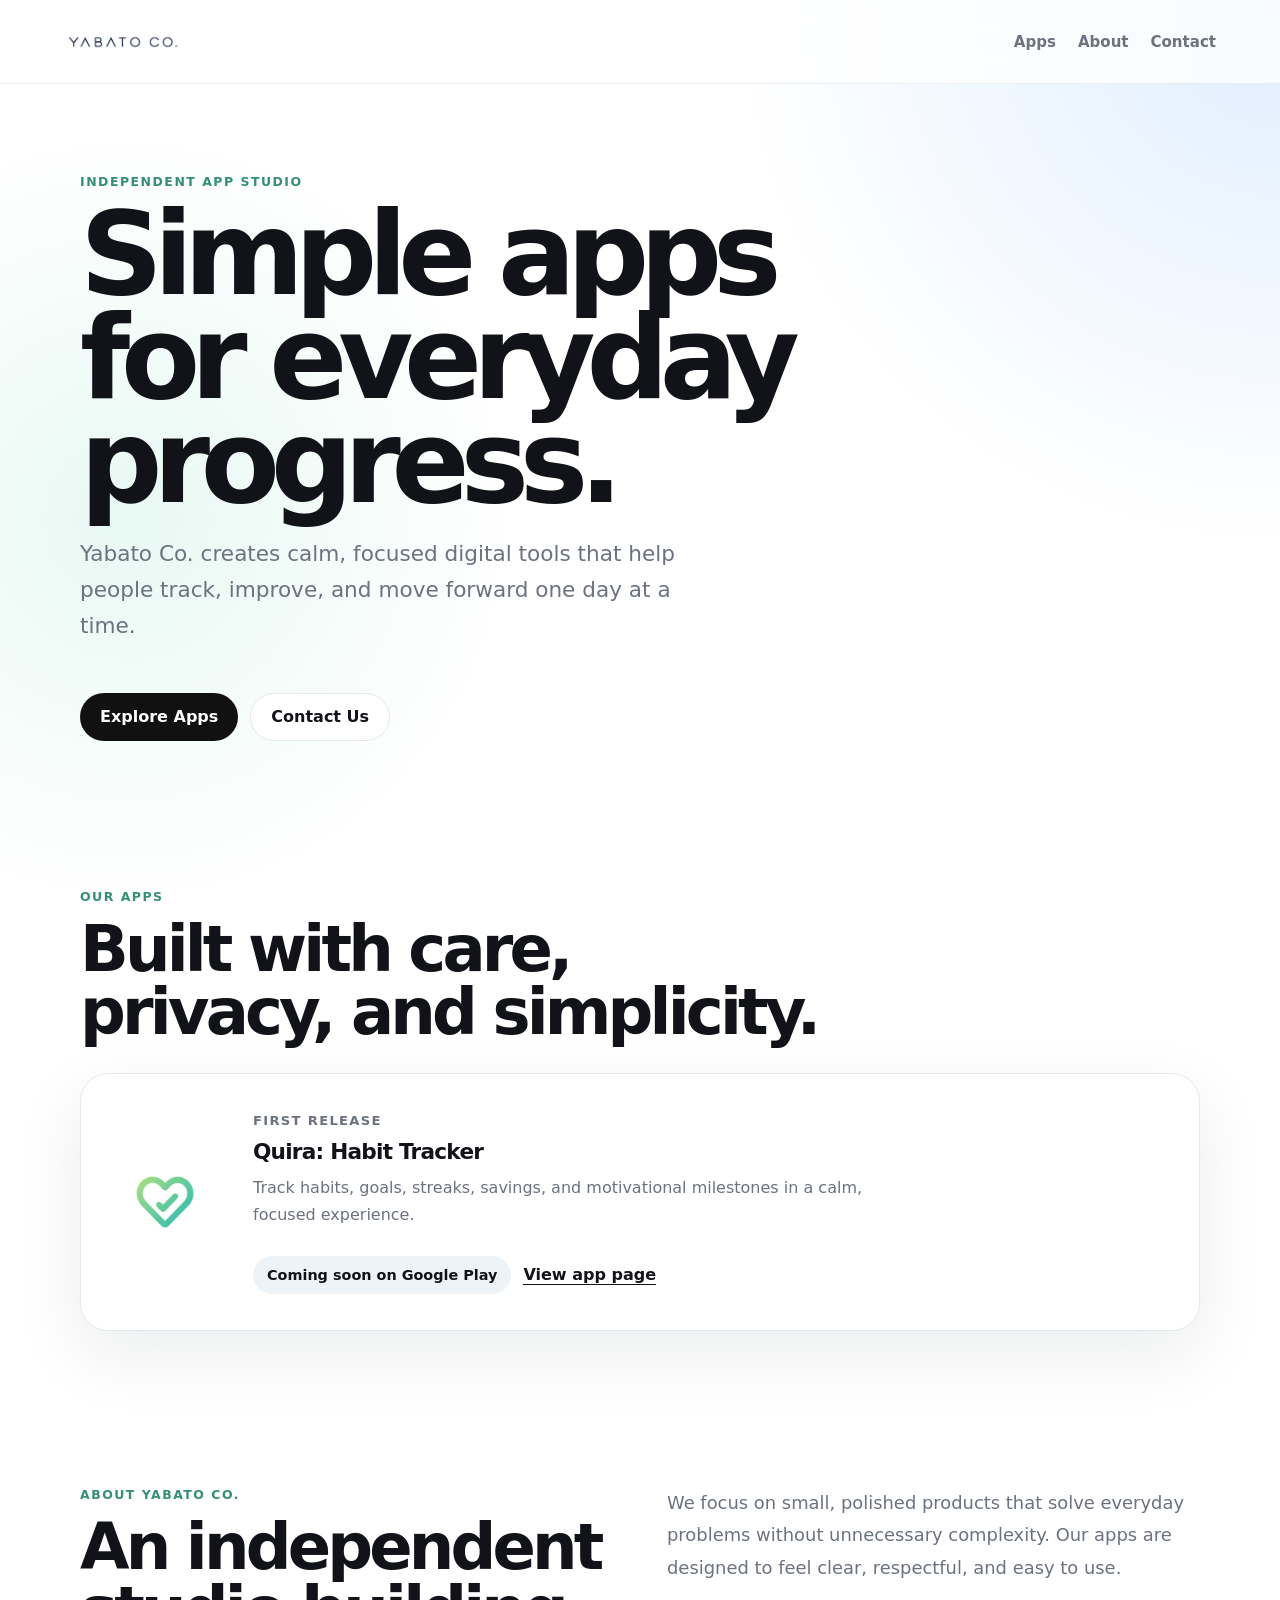
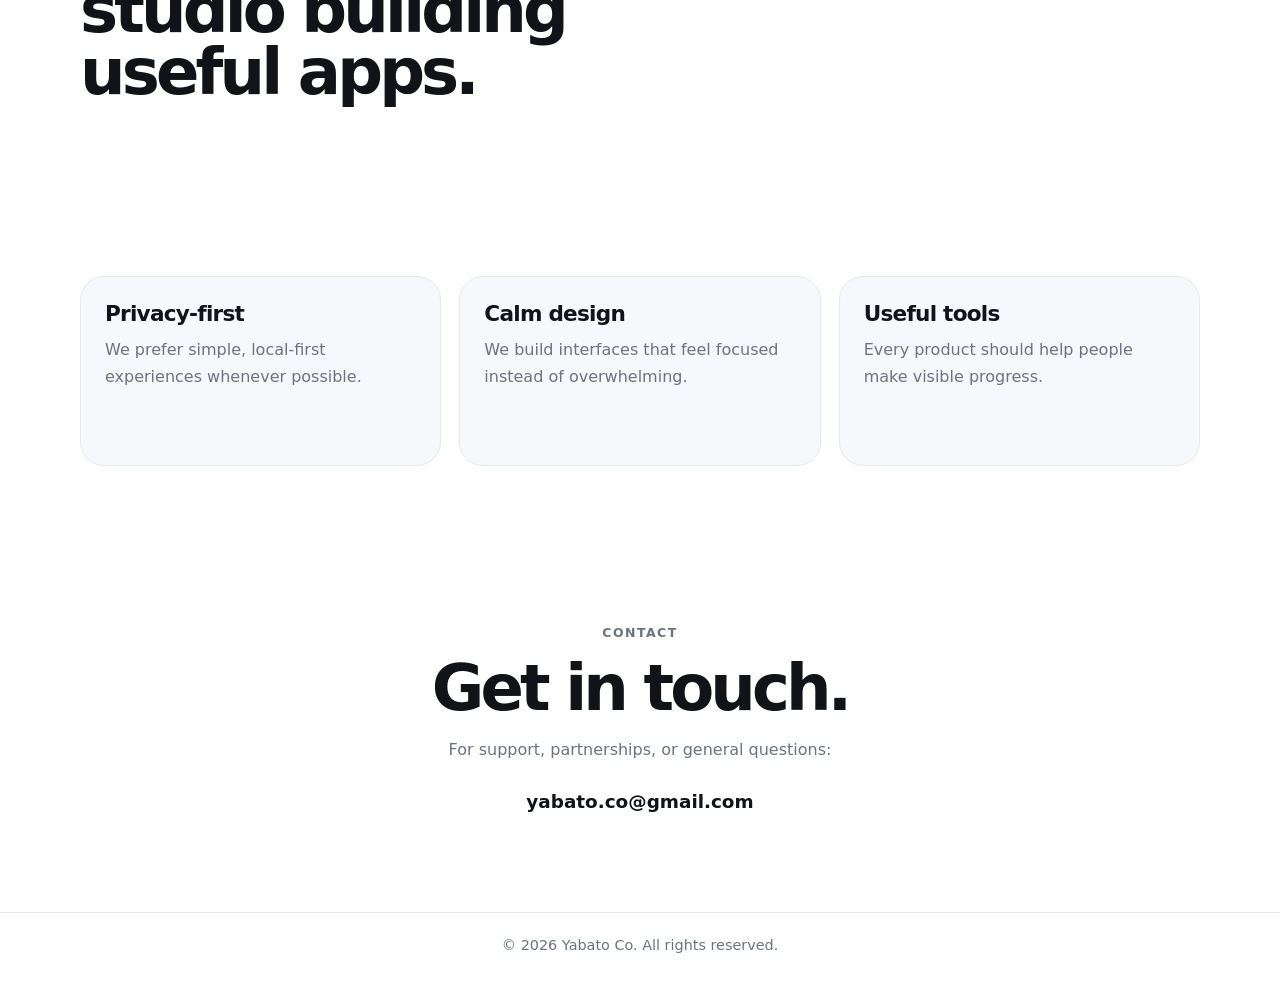
==== index.html @ c94fee9f "Revise" ====
<!doctype html>
<html lang="en">
<head>
  <meta charset="utf-8" />
  <meta name="viewport" content="width=device-width, initial-scale=1" />
  <title>Yabato Co. | Thoughtful Apps for Everyday Progress</title>
  <meta name="description" content="Yabato Co. builds simple, thoughtful apps for everyday progress." />
  <link rel="icon" type="image/png" href="./favicon.png?v=2" />
  <link rel="shortcut icon" type="image/png" href="./favicon.png?v=2" />
  <link rel="apple-touch-icon" href="./favicon.png?v=2" />
  <link rel="stylesheet" href="./styles.css?v=7" />
</head>
<body>
  <header class="site-header">
    <a class="brand" href="index.html" aria-label="Yabato Co.">
      <img src="yabato-logo.png?v=2" alt="Yabato Co." />
    </a>
    <nav>
      <a href="#apps">Apps</a>
      <a href="#about">About</a>
      <a href="#contact">Contact</a>
    </nav>
  </header>

  <main>
    <section class="hero">
      <p class="eyebrow">Independent app studio</p>
      <h1>Simple apps for everyday progress.</h1>
      <p class="hero-text">
        Yabato Co. creates calm, focused digital tools that help people track,
        improve, and move forward one day at a time.
      </p>
      <div class="hero-actions">
        <a class="button primary" href="#apps">Explore Apps</a>
        <a class="button secondary" href="mailto:yabato.co@gmail.com">Contact Us</a>
      </div>
    </section>

    <section id="apps" class="section">
      <div class="section-heading">
        <p class="eyebrow">Our apps</p>
        <h2>Built with care, privacy, and simplicity.</h2>
      </div>

      <a class="app-card app-card-link" href="quira.html">
        <img class="app-icon" src="googleplay-logo.png" alt="Quira app icon" />
        <div class="app-content">
          <p class="app-label">First release</p>
          <h3>Quira: Habit Tracker</h3>
          <p>
            Track habits, goals, streaks, savings, and motivational milestones
            in a calm, focused experience.
          </p>
          <div class="app-actions">
            <span class="pill">Coming soon on Google Play</span>
            <span class="text-link">View app page</span>
          </div>
        </div>
      </a>
    </section>

    <section id="about" class="section split">
      <div>
        <p class="eyebrow">About Yabato Co.</p>
        <h2>An independent studio building useful apps.</h2>
      </div>
      <p>
        We focus on small, polished products that solve everyday problems
        without unnecessary complexity. Our apps are designed to feel clear,
        respectful, and easy to use.
      </p>
    </section>

    <section class="section principles">
      <div class="principle">
        <h3>Privacy-first</h3>
        <p>We prefer simple, local-first experiences whenever possible.</p>
      </div>
      <div class="principle">
        <h3>Calm design</h3>
        <p>We build interfaces that feel focused instead of overwhelming.</p>
      </div>
      <div class="principle">
        <h3>Useful tools</h3>
        <p>Every product should help people make visible progress.</p>
      </div>
    </section>

    <section id="contact" class="section contact">
      <p class="eyebrow">Contact</p>
      <h2>Get in touch.</h2>
      <p>For support, partnerships, or general questions:</p>
      <a class="email" href="mailto:yabato.co@gmail.com">yabato.co@gmail.com</a>
    </section>
  </main>

  <footer>
    <p>© 2026 Yabato Co. All rights reserved.</p>
  </footer>
</body>
</html>
---- styles.css ----
:root {
  --bg: #ffffff;
  --surface: #f7f8fb;
  --surface-strong: #eef3f7;
  --text: #111318;
  --muted: #6c727f;
  --line: #e4e8ef;
  --black: #111111;
  --green: #40c9a2;
  --blue: #7bb7ff;
  --radius: 28px;
  --shadow: 0 24px 70px rgba(17, 24, 39, 0.08);
}

* {
  box-sizing: border-box;
}

html {
  scroll-behavior: smooth;
}

body {
  margin: 0;
  font-family: Inter, ui-sans-serif, system-ui, -apple-system, BlinkMacSystemFont, "Segoe UI", sans-serif;
  color: var(--text);
  background:
    radial-gradient(circle at top right, rgba(123, 183, 255, 0.24), transparent 34rem),
    radial-gradient(circle at 10% 20%, rgba(64, 201, 162, 0.12), transparent 24rem),
    var(--bg);
}

a {
  color: inherit;
}

.site-header {
  position: sticky;
  top: 0;
  z-index: 10;
  display: flex;
  align-items: center;
  justify-content: space-between;
  padding: 22px clamp(20px, 5vw, 72px);
  background: rgba(255, 255, 255, 0.78);
  backdrop-filter: blur(18px);
  border-bottom: 1px solid rgba(228, 232, 239, 0.7);
}

.brand {
  display: inline-flex;
  align-items: center;
  text-decoration: none;
}

.site-header .brand img {
  display: block;
  width: 118px;
  max-width: 118px;
  height: auto;
  max-height: 40px;
  object-fit: contain;
}

nav {
  display: flex;
  gap: 22px;
}

nav a {
  text-decoration: none;
  color: var(--muted);
  font-size: 0.94rem;
  font-weight: 600;
}

main {
  width: min(1120px, calc(100% - 40px));
  margin: 0 auto;
}

.hero {
  min-height: 72vh;
  display: grid;
  align-content: center;
  padding: 90px 0 70px;
}

.eyebrow {
  margin: 0 0 14px;
  color: #338f76;
  font-size: 0.78rem;
  font-weight: 800;
  letter-spacing: 0.12em;
  text-transform: uppercase;
}

h1,
h2,
h3,
p {
  margin-top: 0;
}

h1 {
  max-width: 820px;
  margin-bottom: 22px;
  font-size: clamp(3.2rem, 9vw, 7.6rem);
  line-height: 0.9;
  letter-spacing: -0.08em;
}

h2 {
  margin-bottom: 16px;
  font-size: clamp(2rem, 5vw, 4rem);
  line-height: 0.98;
  letter-spacing: -0.06em;
}

h3 {
  margin-bottom: 10px;
  font-size: 1.35rem;
  letter-spacing: -0.035em;
}

.hero-text {
  max-width: 650px;
  color: var(--muted);
  font-size: clamp(1.08rem, 2vw, 1.35rem);
  line-height: 1.65;
}

.hero-actions,
.app-actions {
  display: flex;
  flex-wrap: wrap;
  align-items: center;
  gap: 12px;
  margin-top: 28px;
}

.button {
  display: inline-flex;
  align-items: center;
  justify-content: center;
  min-height: 48px;
  padding: 0 20px;
  border-radius: 999px;
  text-decoration: none;
  font-weight: 750;
}

.button.primary {
  color: #ffffff;
  background: var(--black);
}

.button.secondary {
  color: var(--text);
  background: #ffffff;
  border: 1px solid var(--line);
}

.button.disabled {
  cursor: default;
  opacity: 0.92;
}

.section {
  padding: 78px 0;
}

.section-heading {
  max-width: 760px;
  margin-bottom: 30px;
}

.app-card {
  display: grid;
  grid-template-columns: 110px 1fr;
  gap: 26px;
  align-items: center;
  padding: clamp(22px, 4vw, 36px);
  border: 1px solid var(--line);
  border-radius: var(--radius);
  background: rgba(255, 255, 255, 0.82);
  box-shadow: var(--shadow);
}

.app-card-link {
  text-decoration: none;
  color: inherit;
  transition: transform 180ms ease, box-shadow 180ms ease;
}

.app-card-link:hover {
  transform: translateY(-3px);
  box-shadow: 0 30px 80px rgba(17, 24, 39, 0.11);
}

.app-card-link h3,
.app-card-link p,
.app-card-link span {
  text-decoration: none;
}

.app-icon {
  width: 96px;
  height: 96px;
  display: block;
  border-radius: 28px;
  object-fit: cover;
  background: #ffffff;
}

.app-label {
  margin-bottom: 6px;
  color: var(--muted);
  font-size: 0.82rem;
  font-weight: 800;
  text-transform: uppercase;
  letter-spacing: 0.1em;
}

.app-content p {
  max-width: 650px;
  color: var(--muted);
  line-height: 1.7;
}

.pill {
  display: inline-flex;
  align-items: center;
  min-height: 38px;
  padding: 0 14px;
  border-radius: 999px;
  background: var(--surface-strong);
  color: var(--text);
  font-size: 0.9rem;
  font-weight: 750;
}

.app-actions a,
.text-link {
  color: var(--text);
  font-weight: 750;
  text-decoration: none;
  border-bottom: 1px solid currentColor;
}

.split {
  display: grid;
  grid-template-columns: 1fr 1fr;
  gap: 54px;
  align-items: start;
}

.split > p {
  color: var(--muted);
  font-size: 1.12rem;
  line-height: 1.8;
}

.principles {
  display: grid;
  grid-template-columns: repeat(3, 1fr);
  gap: 18px;
}

.principle {
  min-height: 190px;
  padding: 24px;
  border: 1px solid var(--line);
  border-radius: 24px;
  background: var(--surface);
}

.principle p,
.contact p {
  color: var(--muted);
  line-height: 1.7;
}

.contact {
  text-align: center;
  padding-bottom: 100px;
}

.email {
  display: inline-block;
  margin-top: 12px;
  color: var(--text);
  font-size: 1.15rem;
  font-weight: 800;
  text-decoration: none;
}

footer {
  border-top: 1px solid var(--line);
  padding: 24px 20px;
  text-align: center;
  color: var(--muted);
  font-size: 0.9rem;
}

/* Quira page */

.app-hero {
  min-height: 62vh;
  display: grid;
  grid-template-columns: 1.35fr 0.65fr;
  gap: 42px;
  align-items: center;
  padding: 74px 0 46px;
}

.hero-phone-card {
  justify-self: end;
  width: min(100%, 168px);
  min-height: 188px;
  display: grid;
  place-items: center;
  align-content: center;
  padding: 12px;
  border: 1px solid var(--line);
  border-radius: 26px;
  background:
    radial-gradient(circle at top right, rgba(64, 201, 162, 0.14), transparent 11rem),
    #ffffff;
  box-shadow: 0 20px 56px rgba(17, 24, 39, 0.08);
  text-align: center;
}

.hero-phone-card img {
  width: 92px;
  height: 92px;
  border-radius: 20px;
  margin-bottom: 10px;
}

.hero-phone-card h2 {
  font-size: 1.3rem;
  margin-bottom: 3px;
}

.hero-phone-card p {
  color: var(--muted);
  font-weight: 700;
  font-size: 0.84rem;
}

.feature-banner {
  margin: 8px 0 46px;
  padding: 0;
  overflow: hidden;
  border: 1px solid var(--line);
  border-radius: 32px;
  background: #ffffff;
  box-shadow: var(--shadow);
}

.feature-banner img {
  display: block;
  width: 100%;
  border-radius: 32px;
}

.feature-grid {
  display: grid;
  grid-template-columns: repeat(3, 1fr);
  gap: 18px;
}

.feature-grid .principle {
  min-height: 170px;
  background: #ffffff;
}

.screenshots-section {
  overflow: visible;
}

.screenshot-carousel-wrap {
  position: relative;
  margin-inline: -64px;
  padding-inline: 64px;
}

.screenshots {
  display: grid;
  grid-auto-flow: column;
  grid-auto-columns: calc((100% - 36px) / 3);
  grid-template-columns: none;
  gap: 18px;
  overflow-x: auto;
  overflow-y: hidden;
  overscroll-behavior-inline: contain;
  scroll-snap-type: inline mandatory;
  padding: 8px 0 26px;
  scrollbar-width: thin;
}

.screenshot-button {
  display: block;
  width: 100%;
  padding: 0;
  border: 0;
  background: transparent;
  cursor: zoom-in;
  scroll-snap-align: start;
}

.screenshot-button img {
  display: block;
  width: 100%;
  aspect-ratio: 1 / 1;
  object-fit: cover;
  object-position: top;
  border-radius: 30px;
  border: 0;
  background: #ffffff;
  box-shadow: 0 18px 48px rgba(17, 24, 39, 0.10);
}

.scroll-cue {
  position: absolute;
  top: 42%;
  z-index: 3;
  width: 46px;
  height: 46px;
  display: grid;
  place-items: center;
  border-radius: 999px;
  color: var(--text);
  background: rgba(255, 255, 255, 0.94);
  border: 1px solid var(--line);
  box-shadow: 0 14px 36px rgba(17, 24, 39, 0.14);
  font-size: 2.1rem;
  line-height: 1;
  padding: 0;
  cursor: pointer;
}

.scroll-cue.left {
  left: 8px;
}

.scroll-cue.right {
  right: 8px;
}

.lightbox {
  position: fixed;
  inset: 0;
  z-index: 100;
  display: none;
  place-items: center;
  padding: 28px;
  background: rgba(8, 12, 18, 0.72);
  backdrop-filter: blur(12px);
}

.lightbox.is-open {
  display: grid;
}

.lightbox img {
  max-width: min(92vw, 520px);
  max-height: 90vh;
  border-radius: 32px;
  box-shadow: 0 30px 90px rgba(0, 0, 0, 0.34);
}

.lightbox-close {
  position: fixed;
  top: 22px;
  right: 24px;
  width: 44px;
  height: 44px;
  border: 0;
  border-radius: 999px;
  color: #111318;
  background: rgba(255, 255, 255, 0.92);
  font-size: 2rem;
  line-height: 1;
  cursor: pointer;
}

/* Legal page */

.legal-page h1 {
  font-size: clamp(2.6rem, 7vw, 5rem);
}

.legal-card {
  padding: clamp(22px, 4vw, 38px);
  border: 1px solid var(--line);
  border-radius: var(--radius);
  background: rgba(255, 255, 255, 0.86);
  box-shadow: var(--shadow);
  color: var(--muted);
  line-height: 1.8;
}

.legal-card h2 {
  margin-top: 32px;
  font-size: 1.4rem;
  line-height: 1.2;
  letter-spacing: -0.03em;
  color: var(--text);
}

.legal-card a {
  font-weight: 800;
}

/* Responsive */

@media (max-width: 980px) {
  .app-hero {
    grid-template-columns: 1fr;
  }

  .hero-phone-card {
    justify-self: start;
  }

  .feature-grid {
    grid-template-columns: repeat(2, 1fr);
  }

  .screenshot-carousel-wrap {
    margin-inline: -42px;
    padding-inline: 42px;
  }

  .screenshots {
    grid-auto-columns: calc((100% - 18px) / 2);
  }

  .scroll-cue.left {
    left: 6px;
  }

  .scroll-cue.right {
    right: 6px;
  }
}

@media (max-width: 720px) {
  .site-header {
    padding: 18px 20px;
  }

  .site-header .brand img {
    width: 96px;
    max-width: 96px;
    height: auto;
    max-height: 34px;
  }

  nav {
    gap: 14px;
  }

  nav a {
    font-size: 0.86rem;
  }

  main {
    width: min(100% - 28px, 1120px);
  }

  .hero {
    min-height: 66vh;
    padding-top: 70px;
  }

  .app-card,
  .split,
  .principles {
    grid-template-columns: 1fr;
  }

  .app-card {
    gap: 18px;
  }

  .section {
    padding: 54px 0;
  }

  .scroll-cue {
    display: none;
  }
}

@media (max-width: 620px) {
  .app-hero {
    padding: 64px 0 42px;
  }

  .hero-phone-card {
    width: 100%;
    max-width: 168px;
    min-height: 188px;
    border-radius: 26px;
  }

  .feature-grid {
    grid-template-columns: 1fr;
  }

  .screenshots {
    grid-auto-columns: 82%;
  }
}
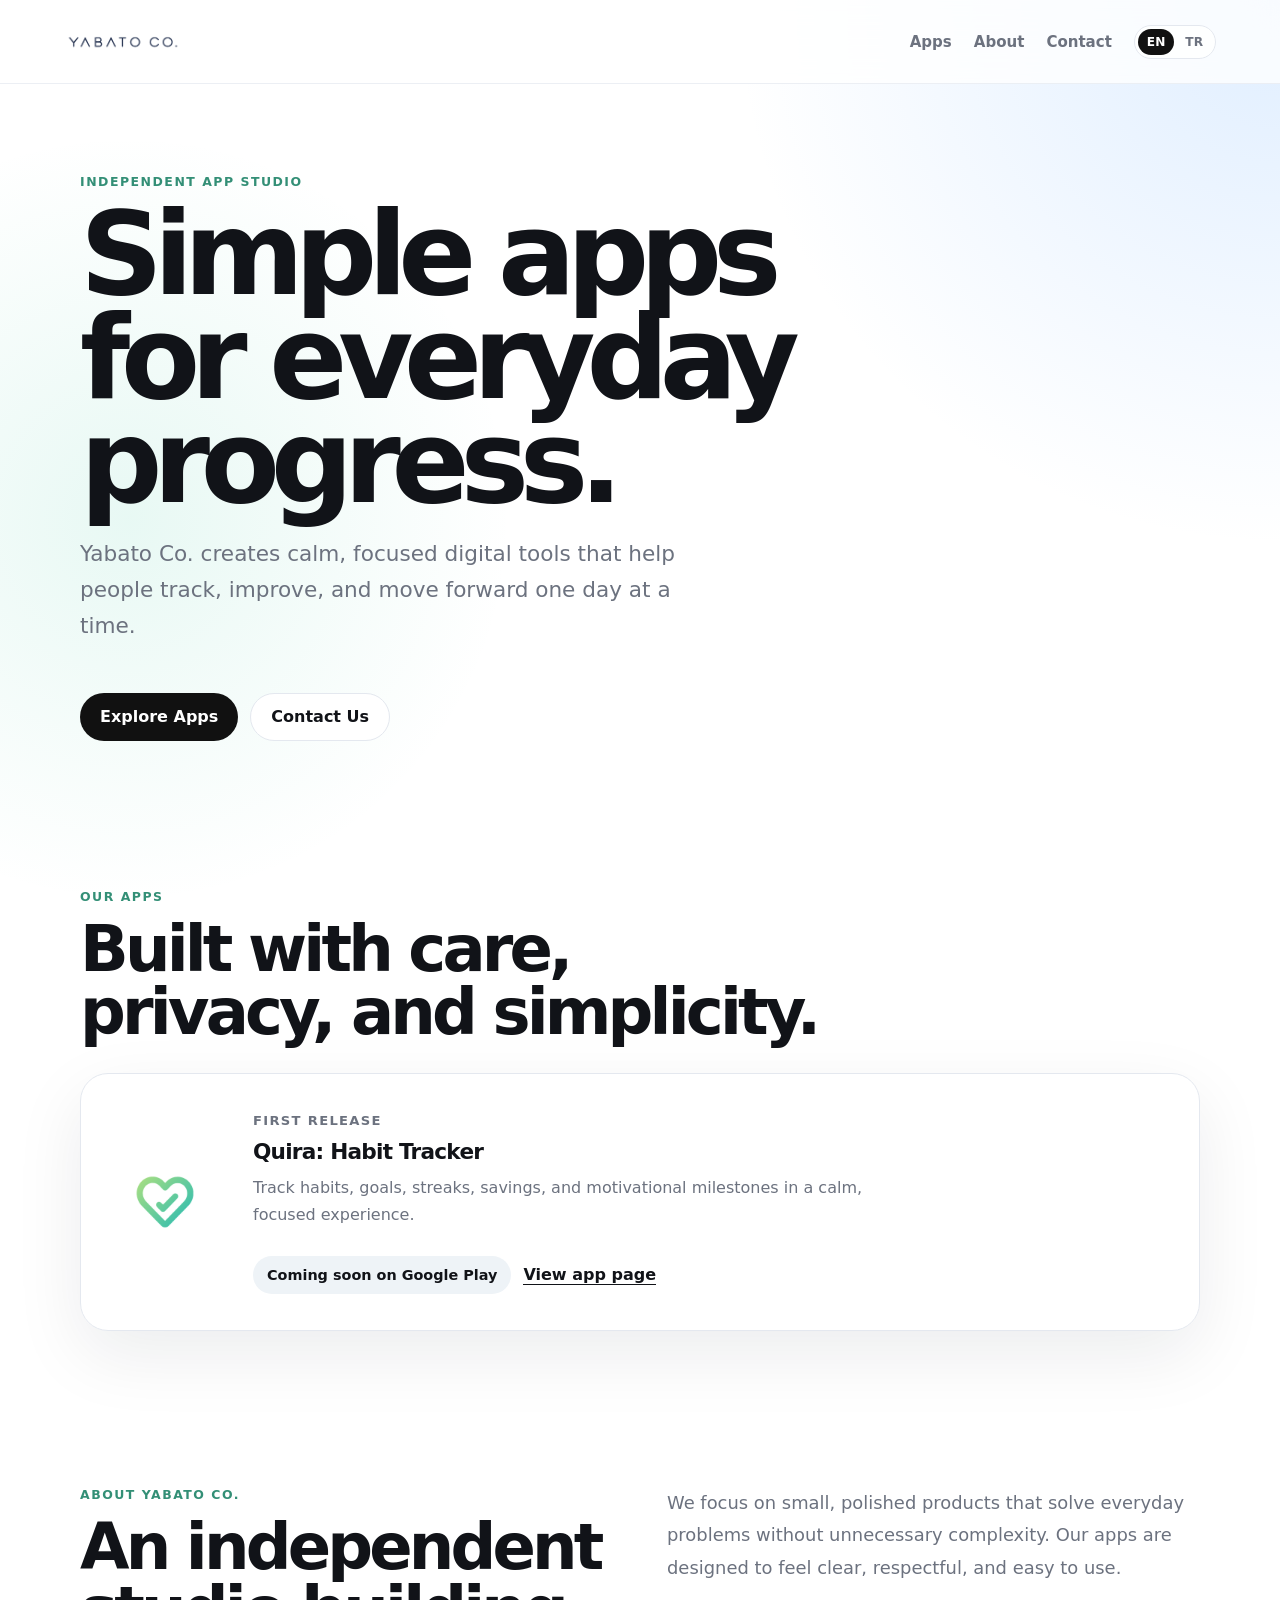
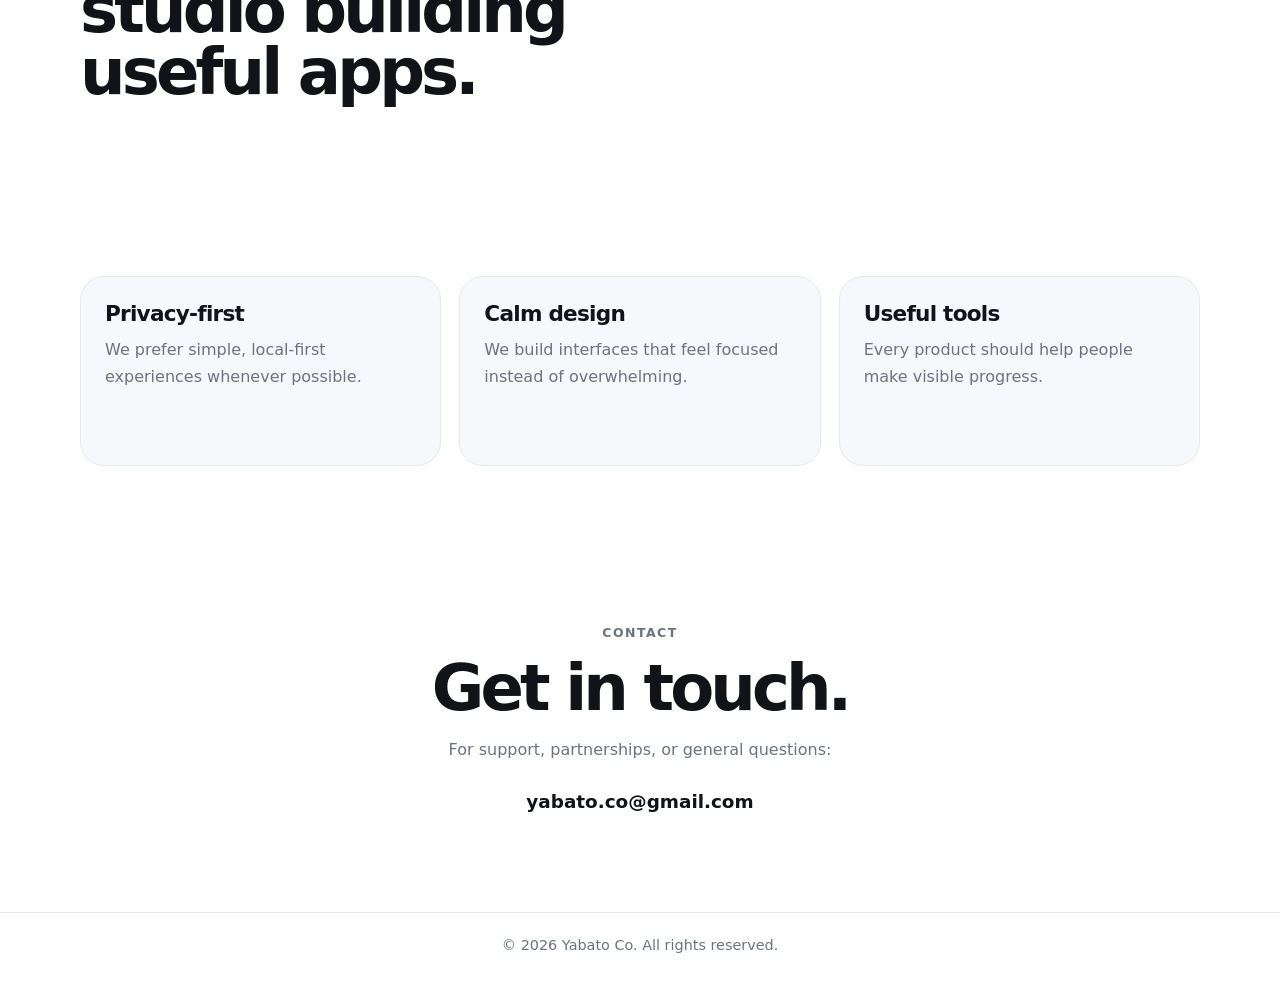
==== commit 17c2aa29: "Türkçe Translate Integration" ====
--- a/index.html
+++ b/index.html
@@ -8,7 +8,7 @@
   <link rel="icon" type="image/png" href="./favicon.png?v=2" />
   <link rel="shortcut icon" type="image/png" href="./favicon.png?v=2" />
   <link rel="apple-touch-icon" href="./favicon.png?v=2" />
-  <link rel="stylesheet" href="./styles.css?v=7" />
+  <link rel="stylesheet" href="./styles.css?v=8" />
 </head>
 <body>
   <header class="site-header">
@@ -19,6 +19,10 @@
       <a href="#apps">Apps</a>
       <a href="#about">About</a>
       <a href="#contact">Contact</a>
+      <span class="lang-switch" aria-label="Language switcher">
+        <a class="active" href="index.html">EN</a>
+        <a href="index-tr.html">TR</a>
+      </span>
     </nav>
   </header>
 
@@ -95,7 +99,7 @@
   </main>
 
   <footer>
-    <p>© 2026 Yabato Co. All rights reserved.</p>
+    <p>&copy; 2026 Yabato Co. All rights reserved.</p>
   </footer>
 </body>
 </html>
--- a/styles.css
+++ b/styles.css
@@ -64,6 +64,7 @@
 
 nav {
   display: flex;
+  align-items: center;
   gap: 22px;
 }
 
@@ -72,6 +73,31 @@
   color: var(--muted);
   font-size: 0.94rem;
   font-weight: 600;
+}
+
+.lang-switch {
+  display: inline-flex;
+  align-items: center;
+  gap: 2px;
+  padding: 3px;
+  border: 1px solid var(--line);
+  border-radius: 999px;
+  background: rgba(255, 255, 255, 0.74);
+}
+
+.lang-switch a {
+  min-width: 34px;
+  padding: 6px 9px;
+  border-radius: 999px;
+  color: var(--muted);
+  font-size: 0.76rem;
+  font-weight: 850;
+  text-align: center;
+}
+
+.lang-switch a.active {
+  color: #ffffff;
+  background: var(--black);
 }
 
 main {
@@ -561,10 +587,18 @@
 
   nav {
     gap: 14px;
+    flex-wrap: wrap;
+    justify-content: flex-end;
   }
 
   nav a {
     font-size: 0.86rem;
+  }
+
+  .lang-switch a {
+    min-width: 30px;
+    padding: 5px 8px;
+    font-size: 0.72rem;
   }
 
   main {
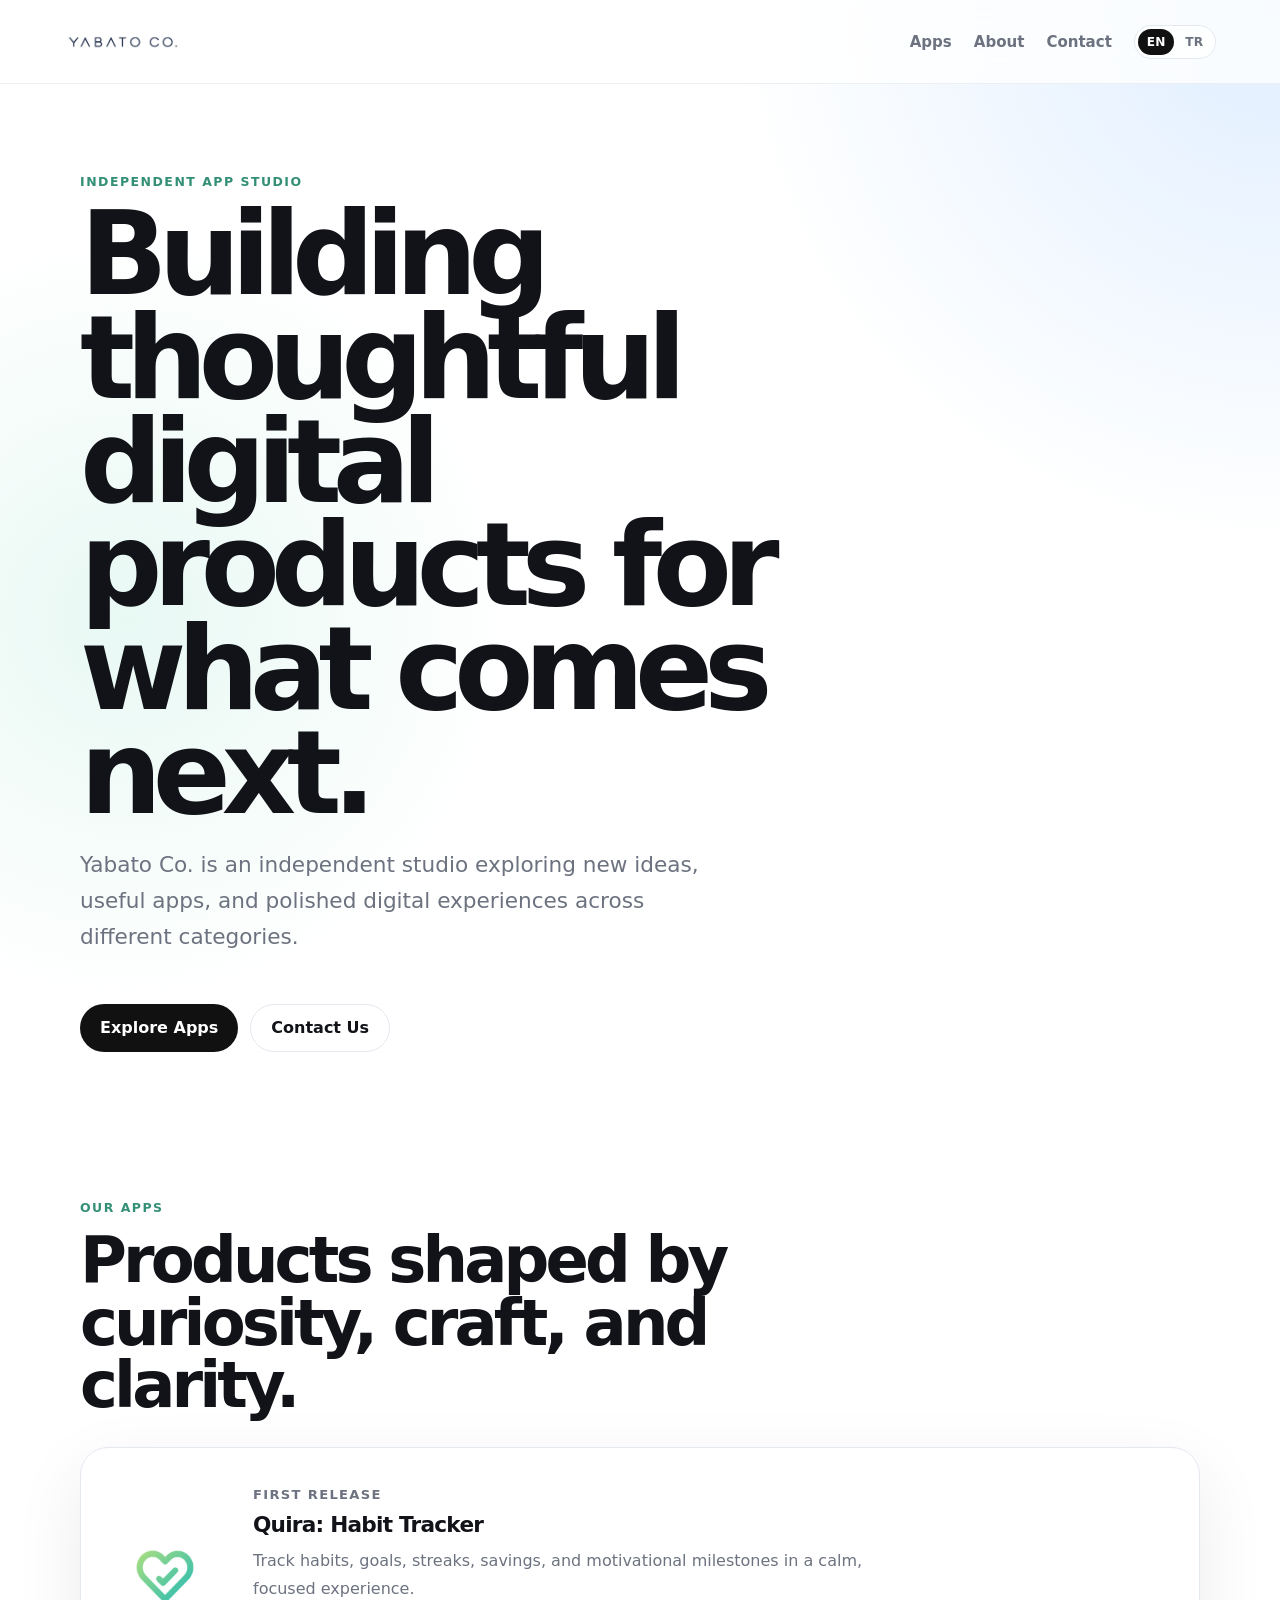
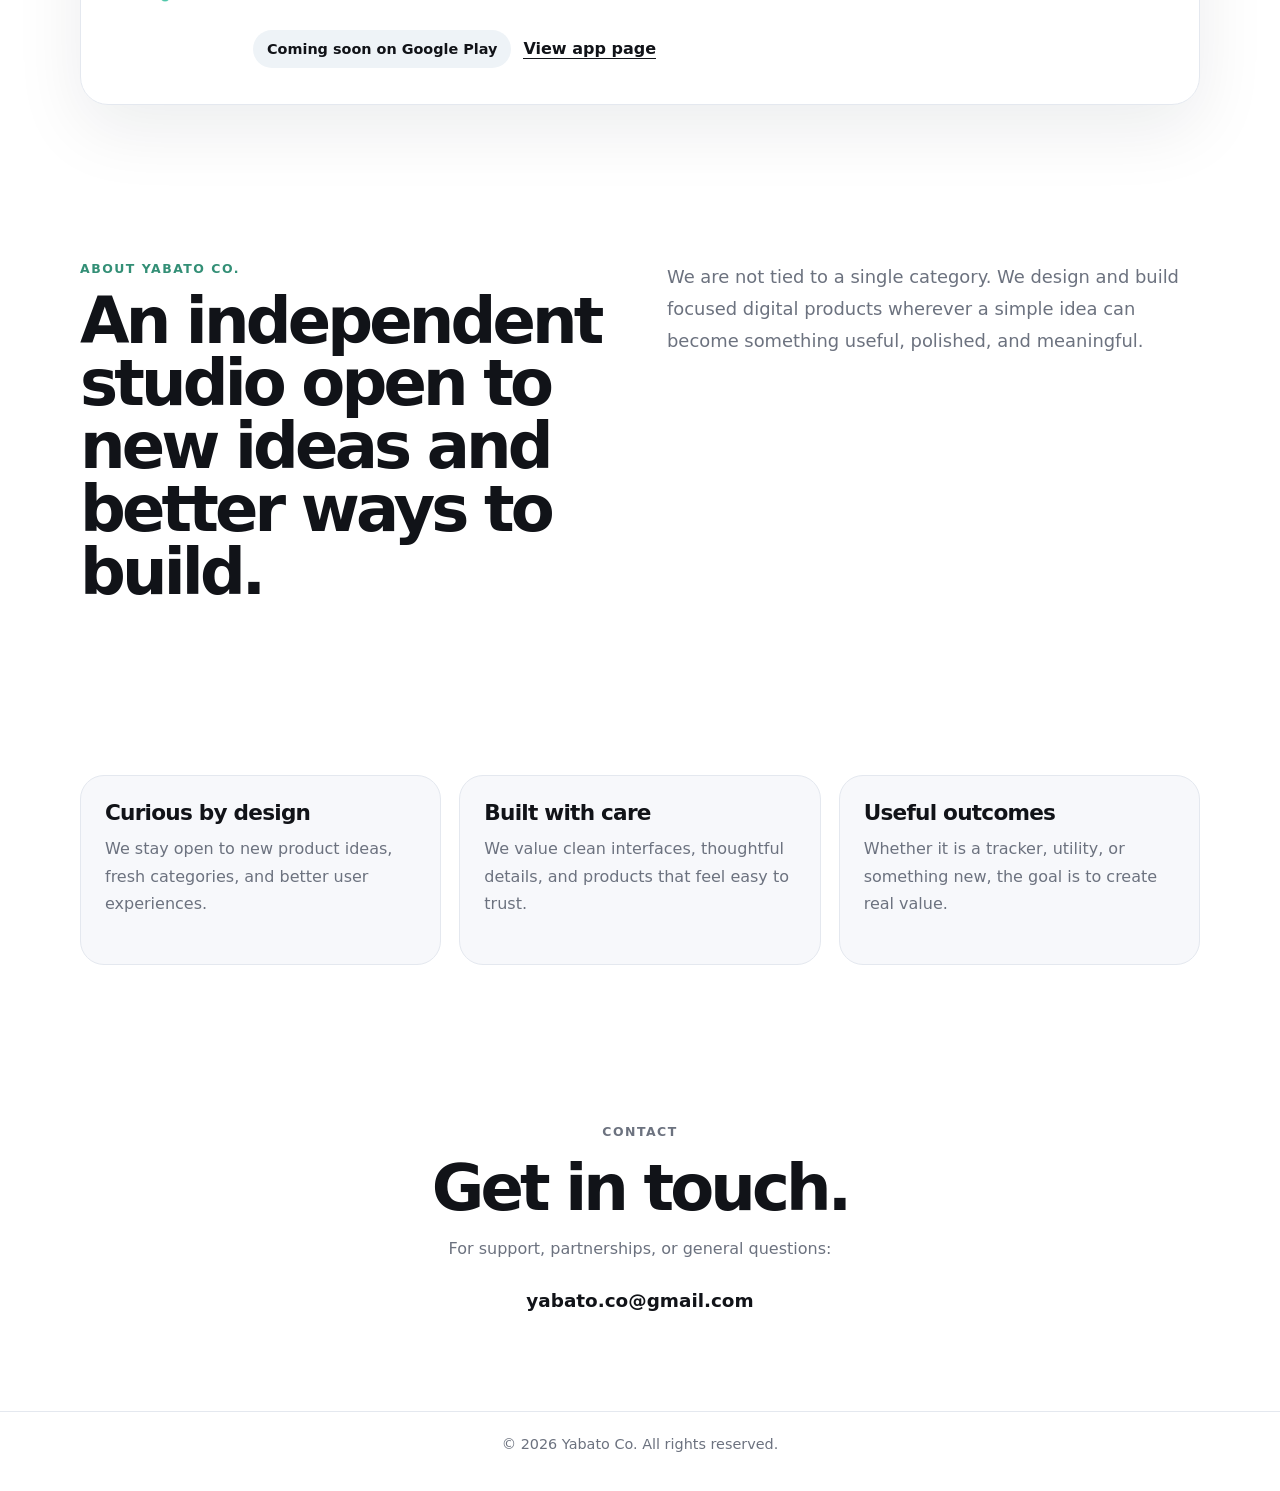
==== commit 2bfdd01d: "Index Slogan Change" ====
--- a/index.html
+++ b/index.html
@@ -3,8 +3,8 @@
 <head>
   <meta charset="utf-8" />
   <meta name="viewport" content="width=device-width, initial-scale=1" />
-  <title>Yabato Co. | Thoughtful Apps for Everyday Progress</title>
-  <meta name="description" content="Yabato Co. builds simple, thoughtful apps for everyday progress." />
+  <title>Yabato Co. | Ideas, Apps, and Digital Products</title>
+  <meta name="description" content="Yabato Co. is an independent studio exploring ideas, apps, and digital products." />
   <link rel="icon" type="image/png" href="./favicon.png?v=2" />
   <link rel="shortcut icon" type="image/png" href="./favicon.png?v=2" />
   <link rel="apple-touch-icon" href="./favicon.png?v=2" />
@@ -29,10 +29,10 @@
   <main>
     <section class="hero">
       <p class="eyebrow">Independent app studio</p>
-      <h1>Simple apps for everyday progress.</h1>
+      <h1>Building thoughtful digital products for what comes next.</h1>
       <p class="hero-text">
-        Yabato Co. creates calm, focused digital tools that help people track,
-        improve, and move forward one day at a time.
+        Yabato Co. is an independent studio exploring new ideas, useful apps,
+        and polished digital experiences across different categories.
       </p>
       <div class="hero-actions">
         <a class="button primary" href="#apps">Explore Apps</a>
@@ -43,7 +43,7 @@
     <section id="apps" class="section">
       <div class="section-heading">
         <p class="eyebrow">Our apps</p>
-        <h2>Built with care, privacy, and simplicity.</h2>
+        <h2>Products shaped by curiosity, craft, and clarity.</h2>
       </div>
 
       <a class="app-card app-card-link" href="quira.html">
@@ -66,27 +66,27 @@
     <section id="about" class="section split">
       <div>
         <p class="eyebrow">About Yabato Co.</p>
-        <h2>An independent studio building useful apps.</h2>
+        <h2>An independent studio open to new ideas and better ways to build.</h2>
       </div>
       <p>
-        We focus on small, polished products that solve everyday problems
-        without unnecessary complexity. Our apps are designed to feel clear,
-        respectful, and easy to use.
+        We are not tied to a single category. We design and build focused digital
+        products wherever a simple idea can become something useful, polished,
+        and meaningful.
       </p>
     </section>
 
     <section class="section principles">
       <div class="principle">
-        <h3>Privacy-first</h3>
-        <p>We prefer simple, local-first experiences whenever possible.</p>
+        <h3>Curious by design</h3>
+        <p>We stay open to new product ideas, fresh categories, and better user experiences.</p>
       </div>
       <div class="principle">
-        <h3>Calm design</h3>
-        <p>We build interfaces that feel focused instead of overwhelming.</p>
+        <h3>Built with care</h3>
+        <p>We value clean interfaces, thoughtful details, and products that feel easy to trust.</p>
       </div>
       <div class="principle">
-        <h3>Useful tools</h3>
-        <p>Every product should help people make visible progress.</p>
+        <h3>Useful outcomes</h3>
+        <p>Whether it is a tracker, utility, or something new, the goal is to create real value.</p>
       </div>
     </section>
 
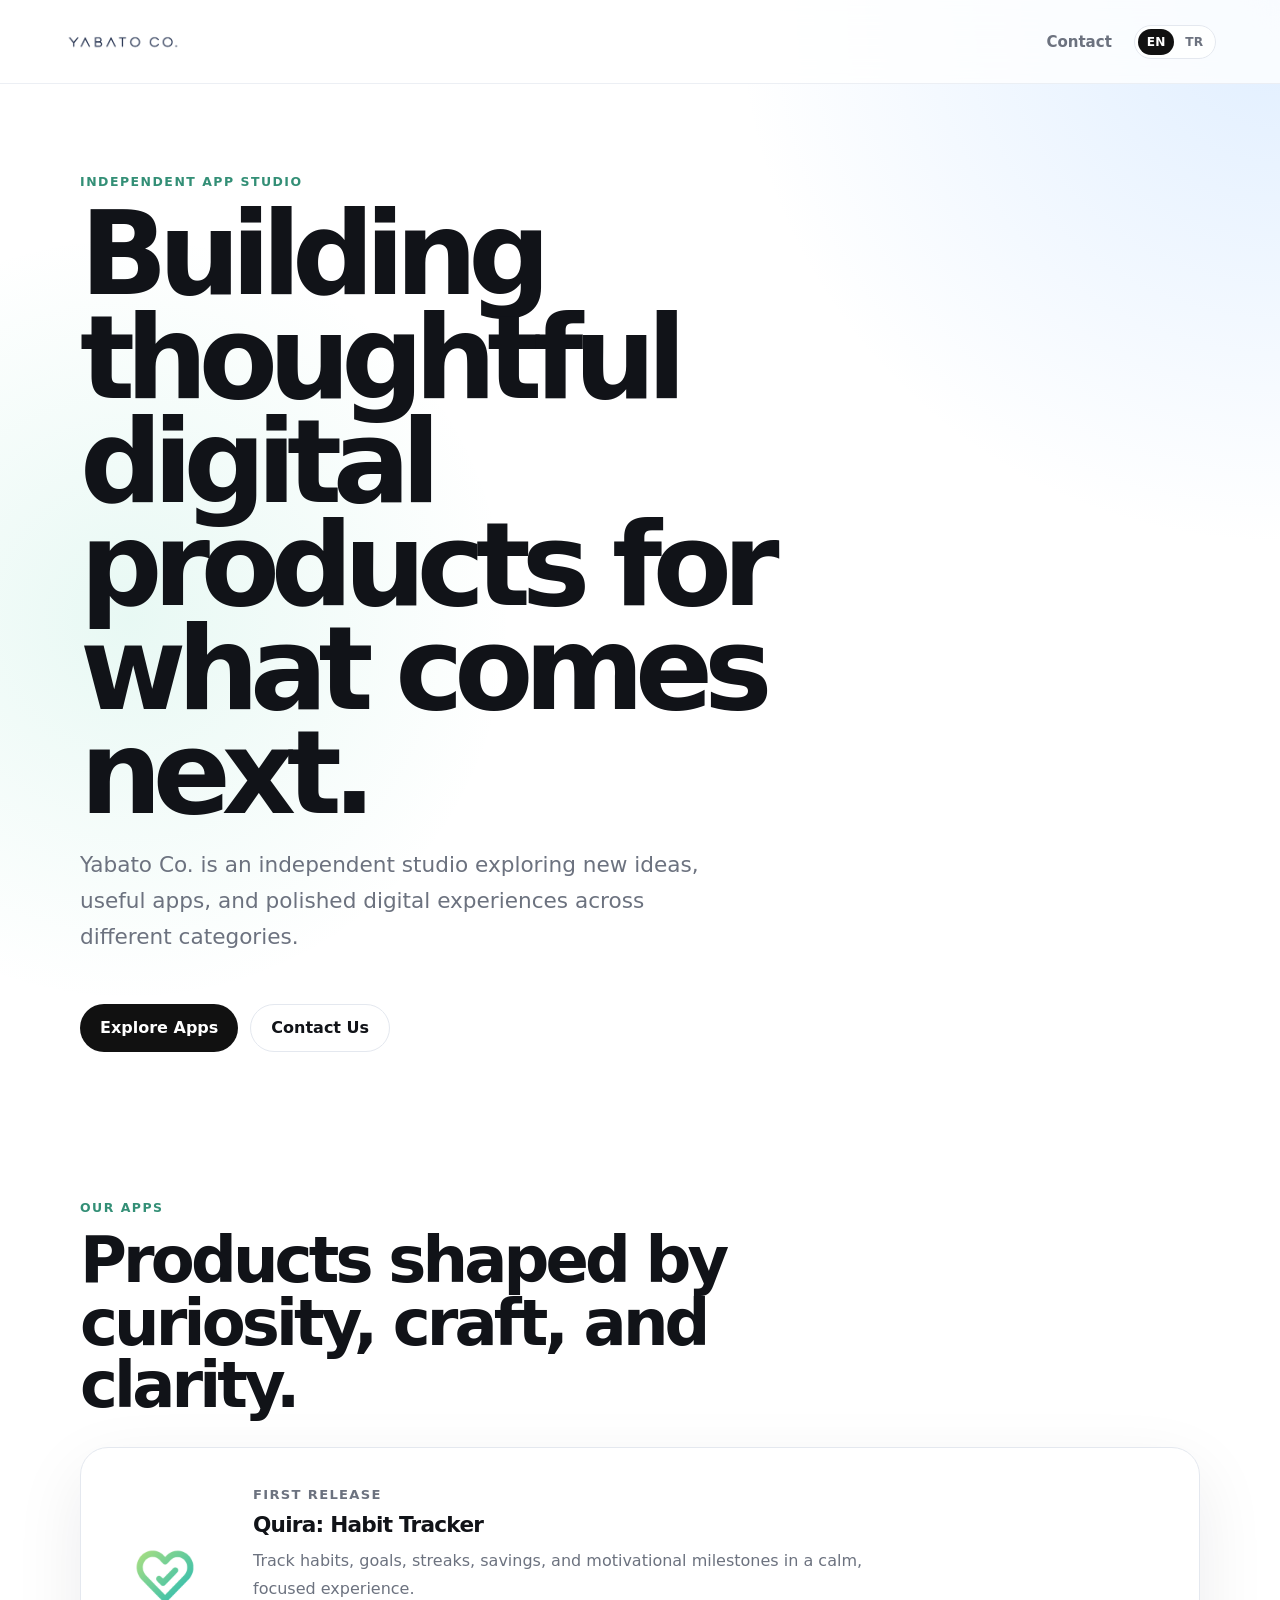
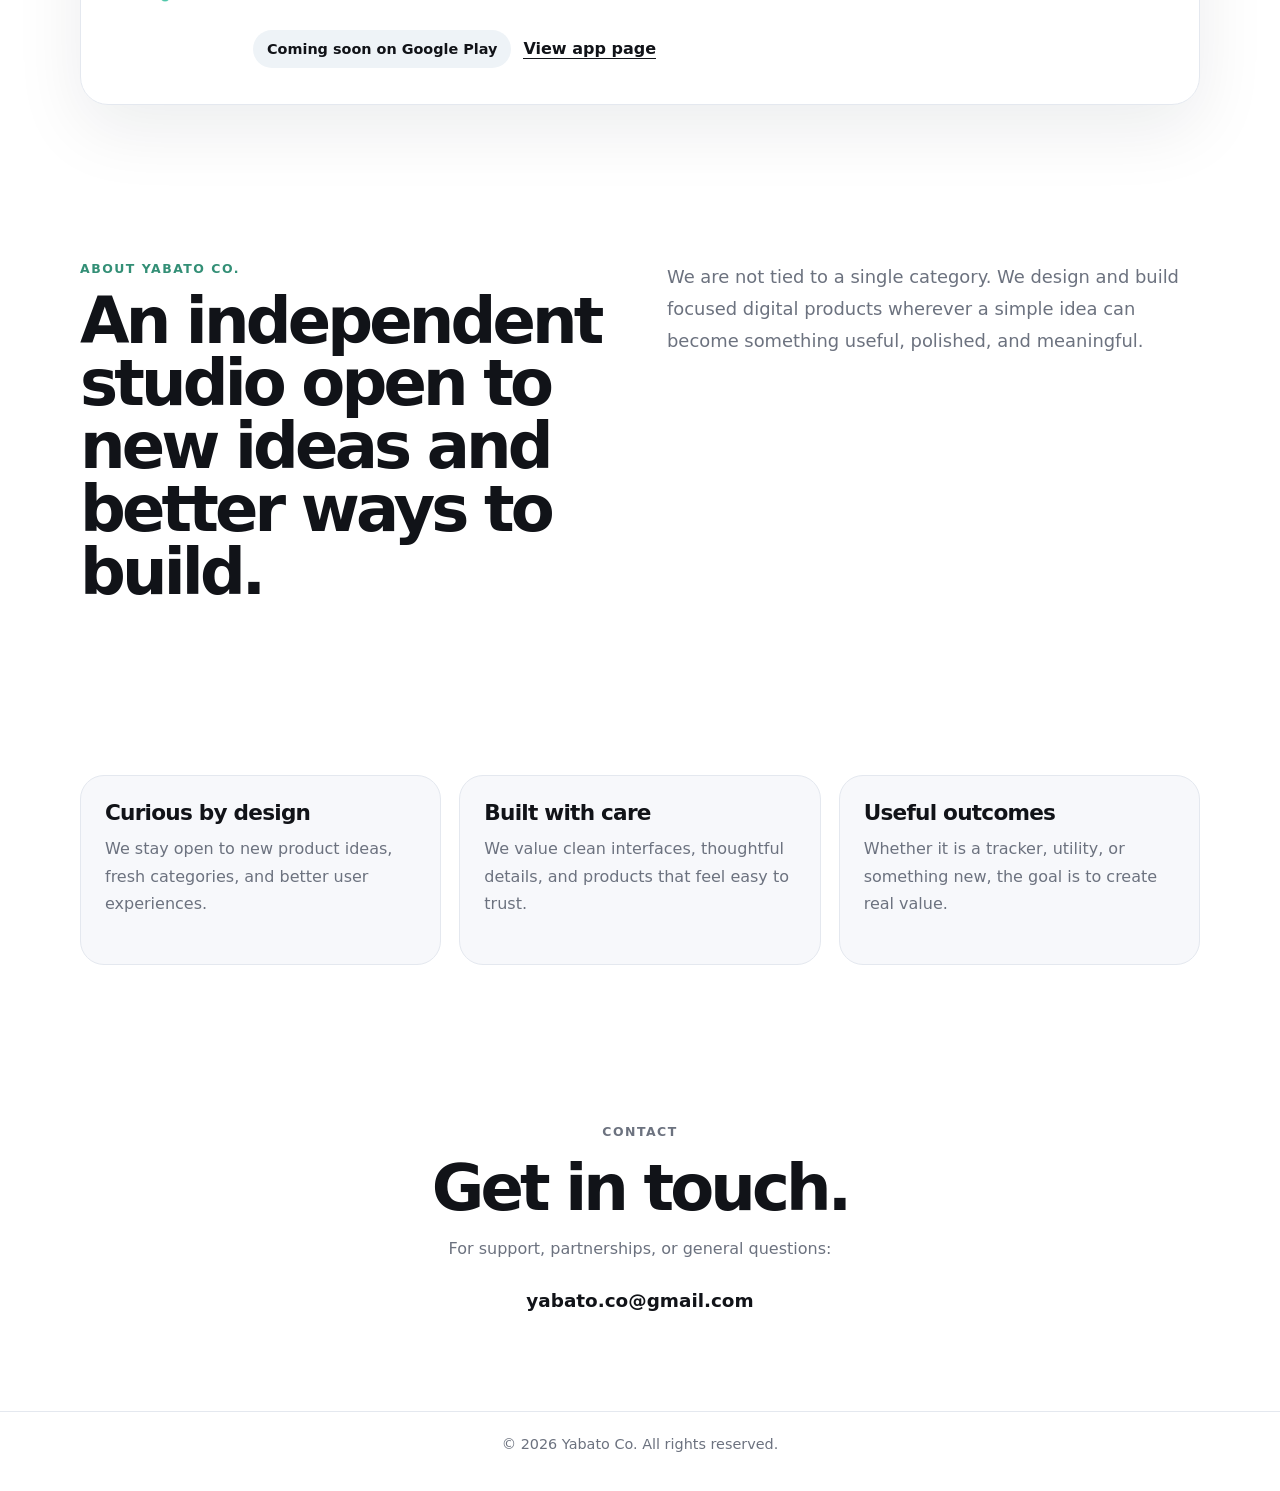
==== commit abfd9e70: "Navbar Revise" ====
--- a/index.html
+++ b/index.html
@@ -16,8 +16,6 @@
       <img src="yabato-logo.png?v=2" alt="Yabato Co." />
     </a>
     <nav>
-      <a href="#apps">Apps</a>
-      <a href="#about">About</a>
       <a href="#contact">Contact</a>
       <span class="lang-switch" aria-label="Language switcher">
         <a class="active" href="index.html">EN</a>
--- a/styles.css
+++ b/styles.css
@@ -28,6 +28,7 @@
     radial-gradient(circle at top right, rgba(123, 183, 255, 0.24), transparent 34rem),
     radial-gradient(circle at 10% 20%, rgba(64, 201, 162, 0.12), transparent 24rem),
     var(--bg);
+  overflow-x: hidden;
 }
 
 a {
@@ -556,8 +557,8 @@
   }
 
   .screenshot-carousel-wrap {
-    margin-inline: -42px;
-    padding-inline: 42px;
+    margin-inline: 0;
+    padding-inline: 0;
   }
 
   .screenshots {
@@ -648,4 +649,9 @@
   .screenshots {
     grid-auto-columns: 82%;
   }
-}
+
+  .screenshot-carousel-wrap {
+    width: 100%;
+    overflow: hidden;
+  }
+}
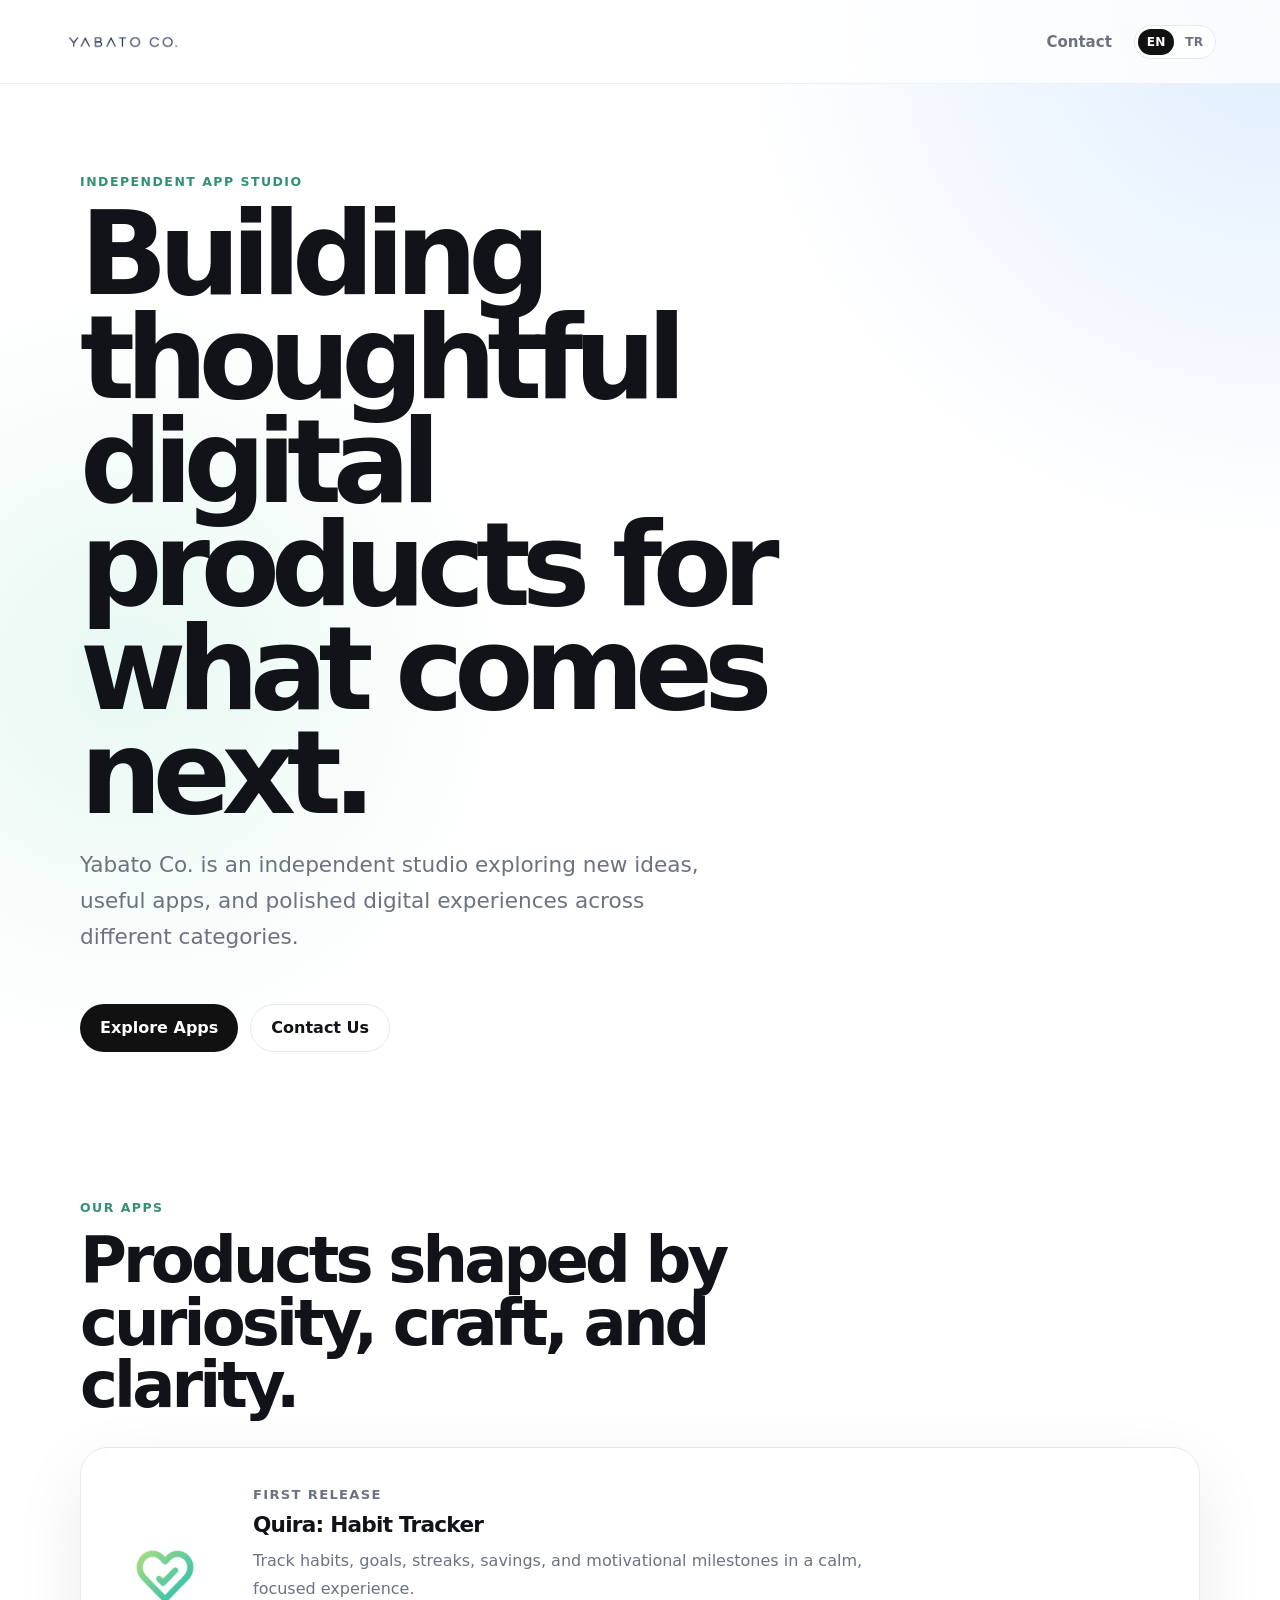
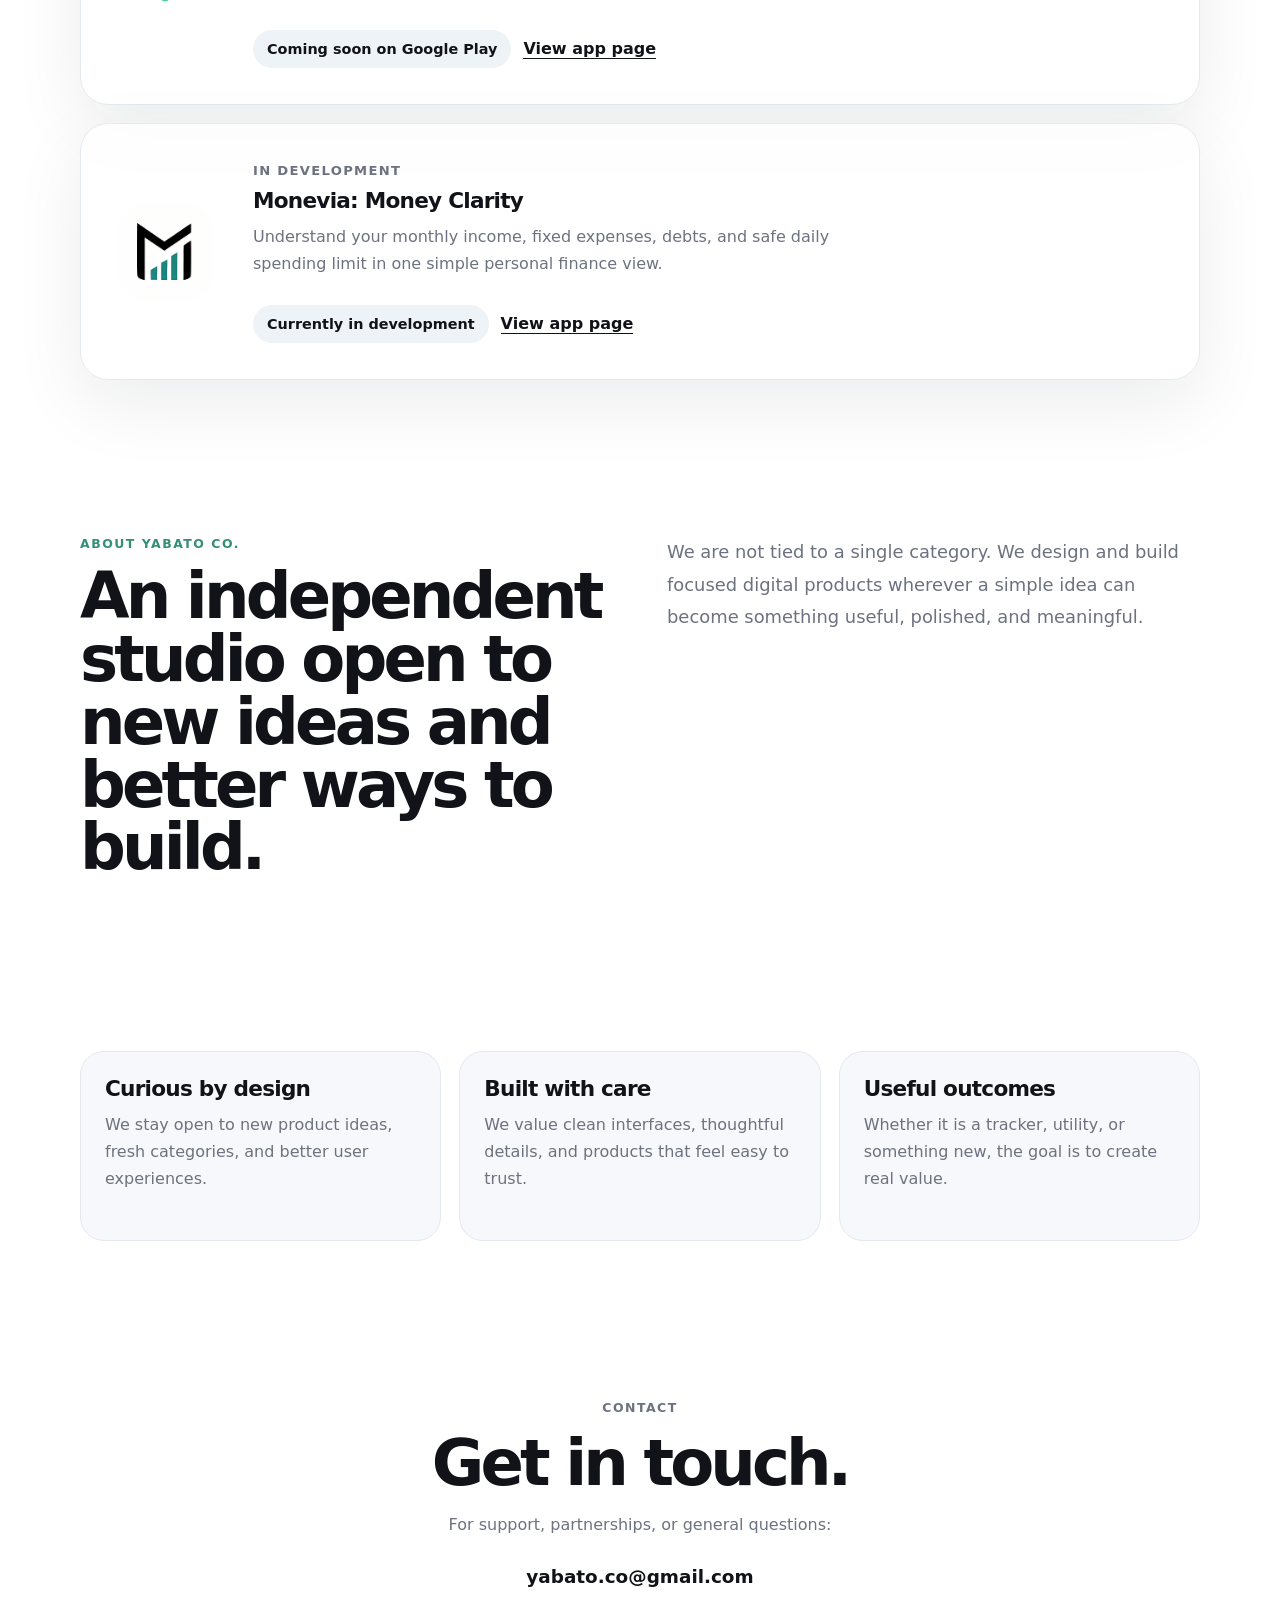
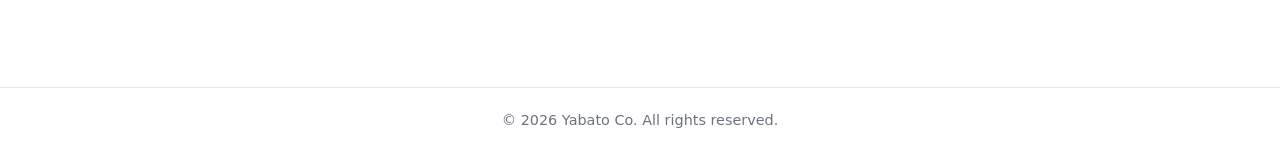
==== commit f520f0e6: "New App Added (Monevia)" ====
--- a/index.html
+++ b/index.html
@@ -59,6 +59,22 @@
           </div>
         </div>
       </a>
+
+      <a class="app-card app-card-link" href="monevia.html">
+        <img class="app-icon" src="monevia-logo.png" alt="Monevia app icon" />
+        <div class="app-content">
+          <p class="app-label">In development</p>
+          <h3>Monevia: Money Clarity</h3>
+          <p>
+            Understand your monthly income, fixed expenses, debts, and safe
+            daily spending limit in one simple personal finance view.
+          </p>
+          <div class="app-actions">
+            <span class="pill">Currently in development</span>
+            <span class="text-link">View app page</span>
+          </div>
+        </div>
+      </a>
     </section>
 
     <section id="about" class="section split">
--- a/styles.css
+++ b/styles.css
@@ -18,6 +18,7 @@
 
 html {
   scroll-behavior: smooth;
+  overflow-x: hidden;
 }
 
 body {
@@ -207,11 +208,16 @@
   grid-template-columns: 110px 1fr;
   gap: 26px;
   align-items: center;
+  margin-top: 18px;
   padding: clamp(22px, 4vw, 36px);
   border: 1px solid var(--line);
   border-radius: var(--radius);
   background: rgba(255, 255, 255, 0.82);
   box-shadow: var(--shadow);
+}
+
+.app-card:first-of-type {
+  margin-top: 0;
 }
 
 .app-card-link {
@@ -363,6 +369,42 @@
   height: 92px;
   border-radius: 20px;
   margin-bottom: 10px;
+  object-fit: cover;
+}
+
+.hero-phone-card.monevia-card img {
+  padding: 10px;
+  background: #ffffff;
+  object-fit: contain;
+}
+
+.monevia-kpi-grid {
+  display: grid;
+  grid-template-columns: repeat(3, 1fr);
+  gap: 16px;
+  margin-top: 30px;
+}
+
+.monevia-kpi {
+  padding: 24px;
+  border: 1px solid var(--line);
+  border-radius: 24px;
+  background: #ffffff;
+  box-shadow: 0 18px 48px rgba(17, 24, 39, 0.07);
+}
+
+.monevia-kpi strong {
+  display: block;
+  margin-bottom: 8px;
+  color: var(--text);
+  font-size: clamp(1.5rem, 3vw, 2.4rem);
+  letter-spacing: -0.06em;
+}
+
+.monevia-kpi span {
+  color: var(--muted);
+  font-size: 0.92rem;
+  font-weight: 750;
 }
 
 .hero-phone-card h2 {
@@ -425,6 +467,10 @@
   scroll-snap-type: inline mandatory;
   padding: 8px 0 26px;
   scrollbar-width: thin;
+}
+
+.screenshots::-webkit-scrollbar {
+  height: 0;
 }
 
 .screenshot-button {
@@ -544,8 +590,19 @@
 /* Responsive */
 
 @media (max-width: 980px) {
+  body,
+  main,
+  .site-header,
+  .section,
+  .app-hero,
+  .screenshots-section,
+  .screenshot-carousel-wrap {
+    max-width: 100%;
+  }
+
   .app-hero {
     grid-template-columns: 1fr;
+    overflow: hidden;
   }
 
   .hero-phone-card {
@@ -554,15 +611,22 @@
 
   .feature-grid {
     grid-template-columns: repeat(2, 1fr);
+  }
+
+  .monevia-kpi-grid {
+    grid-template-columns: 1fr;
   }
 
   .screenshot-carousel-wrap {
     margin-inline: 0;
     padding-inline: 0;
+    overflow: hidden;
   }
 
   .screenshots {
     grid-auto-columns: calc((100% - 18px) / 2);
+    width: 100%;
+    max-width: 100%;
   }
 
   .scroll-cue.left {
@@ -603,7 +667,9 @@
   }
 
   main {
-    width: min(100% - 28px, 1120px);
+    width: 100%;
+    padding-inline: 14px;
+    overflow: hidden;
   }
 
   .hero {
@@ -648,10 +714,19 @@
 
   .screenshots {
     grid-auto-columns: 82%;
+    max-width: 100%;
   }
 
   .screenshot-carousel-wrap {
     width: 100%;
+    max-width: 100%;
     overflow: hidden;
   }
-}
+
+  .screenshot-button,
+  .screenshot-button img,
+  .feature-banner,
+  .feature-banner img {
+    max-width: 100%;
+  }
+}
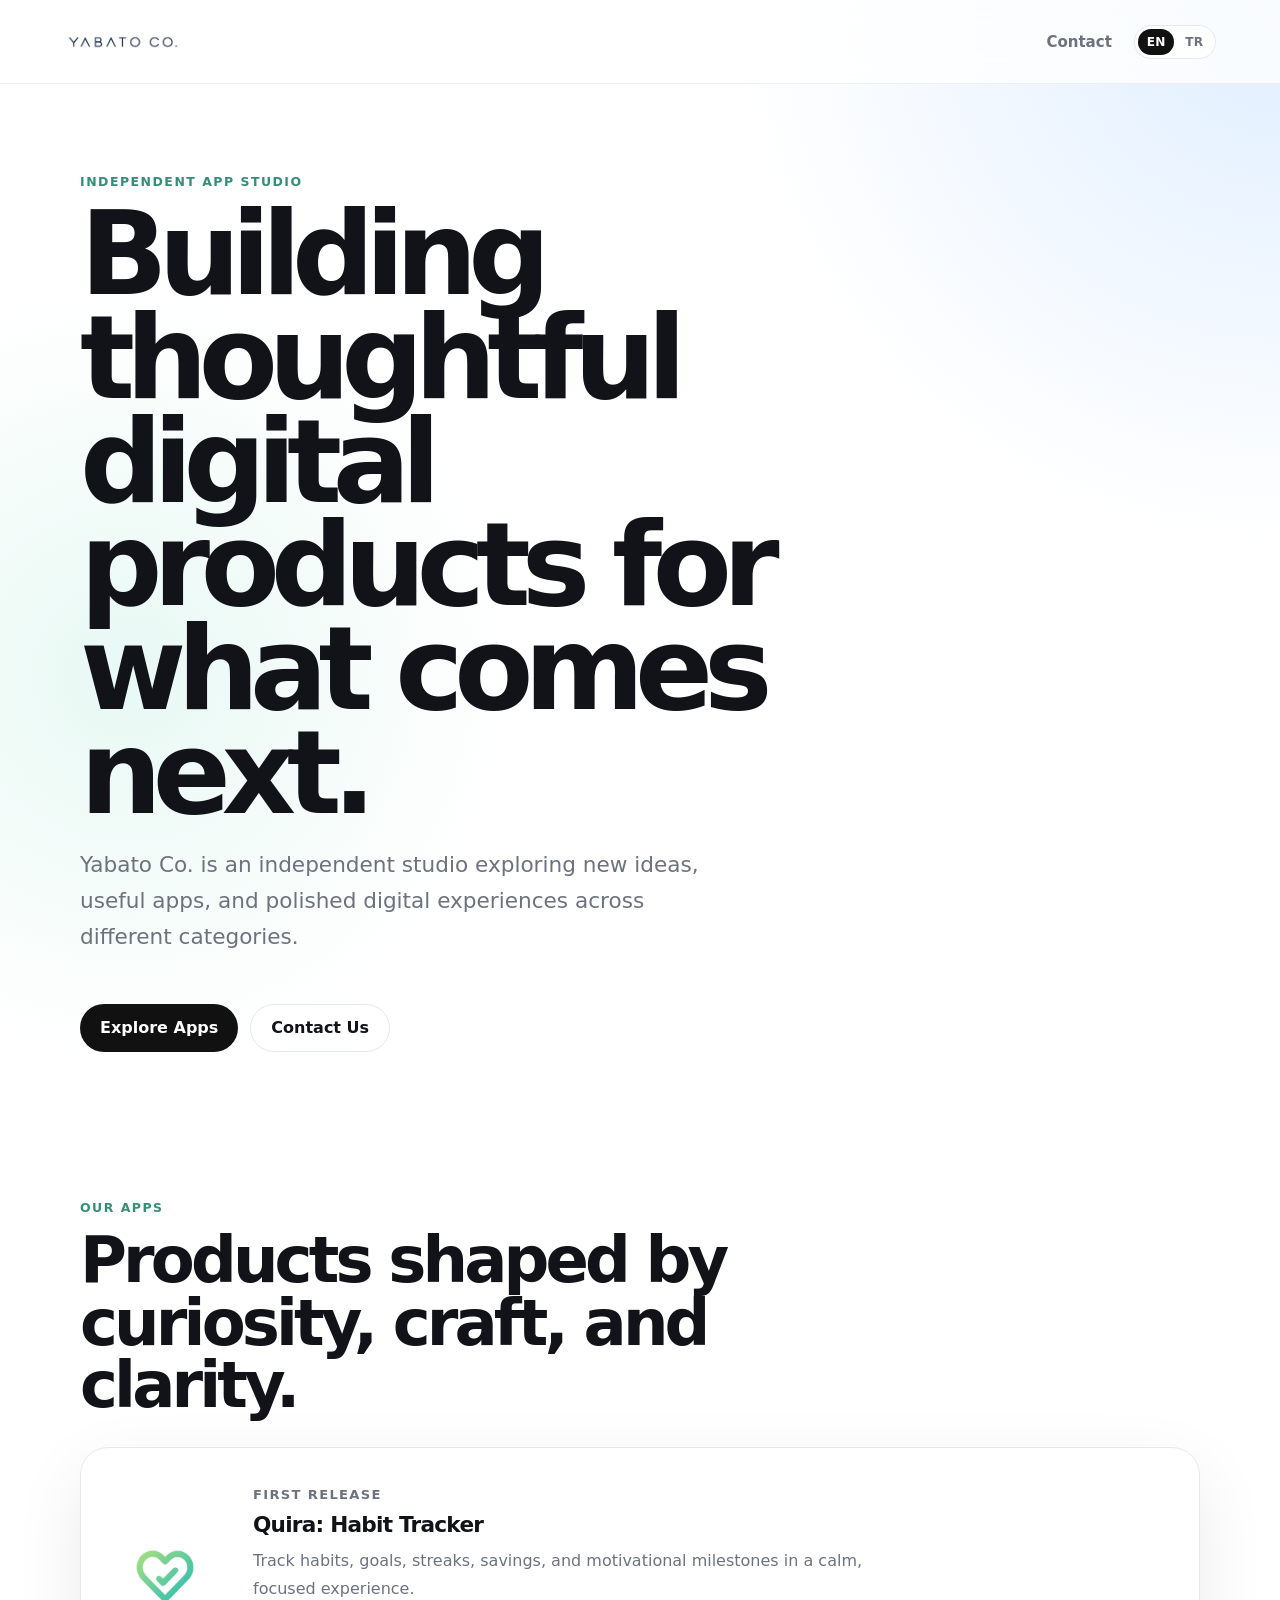
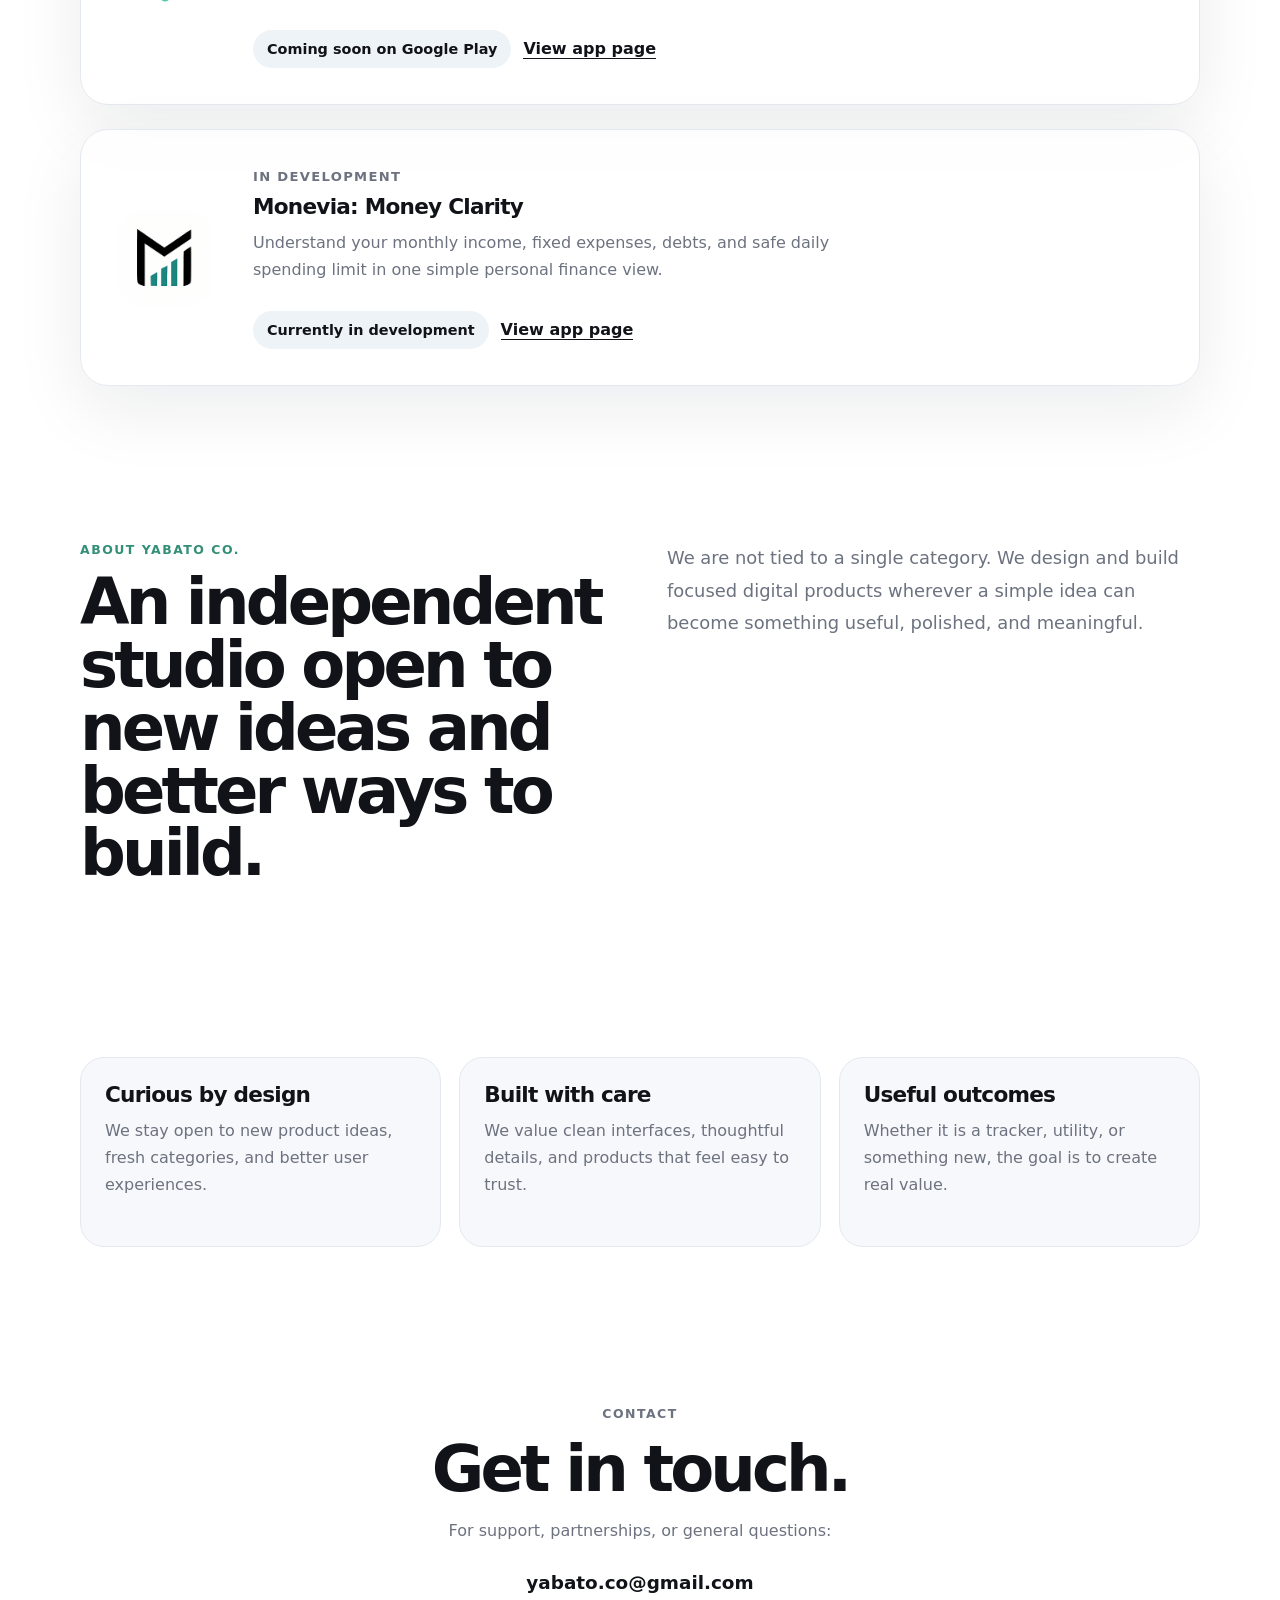
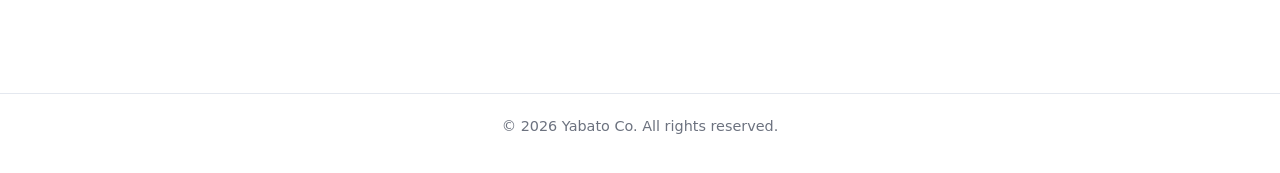
==== commit 3e0d9ccd: "Card adjustment" ====
--- a/index.html
+++ b/index.html
@@ -44,37 +44,39 @@
         <h2>Products shaped by curiosity, craft, and clarity.</h2>
       </div>
 
-      <a class="app-card app-card-link" href="quira.html">
-        <img class="app-icon" src="googleplay-logo.png" alt="Quira app icon" />
-        <div class="app-content">
-          <p class="app-label">First release</p>
-          <h3>Quira: Habit Tracker</h3>
-          <p>
-            Track habits, goals, streaks, savings, and motivational milestones
-            in a calm, focused experience.
-          </p>
-          <div class="app-actions">
-            <span class="pill">Coming soon on Google Play</span>
-            <span class="text-link">View app page</span>
+      <div class="apps-stack">
+        <a class="app-card app-card-link" href="quira.html">
+          <img class="app-icon" src="googleplay-logo.png" alt="Quira app icon" />
+          <div class="app-content">
+            <p class="app-label">First release</p>
+            <h3>Quira: Habit Tracker</h3>
+            <p>
+              Track habits, goals, streaks, savings, and motivational milestones
+              in a calm, focused experience.
+            </p>
+            <div class="app-actions">
+              <span class="pill">Coming soon on Google Play</span>
+              <span class="text-link">View app page</span>
+            </div>
           </div>
-        </div>
-      </a>
+        </a>
 
-      <a class="app-card app-card-link" href="monevia.html">
-        <img class="app-icon" src="monevia-logo.png" alt="Monevia app icon" />
-        <div class="app-content">
-          <p class="app-label">In development</p>
-          <h3>Monevia: Money Clarity</h3>
-          <p>
-            Understand your monthly income, fixed expenses, debts, and safe
-            daily spending limit in one simple personal finance view.
-          </p>
-          <div class="app-actions">
-            <span class="pill">Currently in development</span>
-            <span class="text-link">View app page</span>
+        <a class="app-card app-card-link" href="monevia.html">
+          <img class="app-icon" src="monevia-logo.png" alt="Monevia app icon" />
+          <div class="app-content">
+            <p class="app-label">In development</p>
+            <h3>Monevia: Money Clarity</h3>
+            <p>
+              Understand your monthly income, fixed expenses, debts, and safe
+              daily spending limit in one simple personal finance view.
+            </p>
+            <div class="app-actions">
+              <span class="pill">Currently in development</span>
+              <span class="text-link">View app page</span>
+            </div>
           </div>
-        </div>
-      </a>
+        </a>
+      </div>
     </section>
 
     <section id="about" class="section split">
--- a/styles.css
+++ b/styles.css
@@ -203,21 +203,22 @@
   margin-bottom: 30px;
 }
 
+.apps-stack {
+  display: grid;
+  gap: 24px;
+}
+
 .app-card {
   display: grid;
   grid-template-columns: 110px 1fr;
   gap: 26px;
   align-items: center;
-  margin-top: 18px;
+  margin-top: 0;
   padding: clamp(22px, 4vw, 36px);
   border: 1px solid var(--line);
   border-radius: var(--radius);
   background: rgba(255, 255, 255, 0.82);
   box-shadow: var(--shadow);
-}
-
-.app-card:first-of-type {
-  margin-top: 0;
 }
 
 .app-card-link {
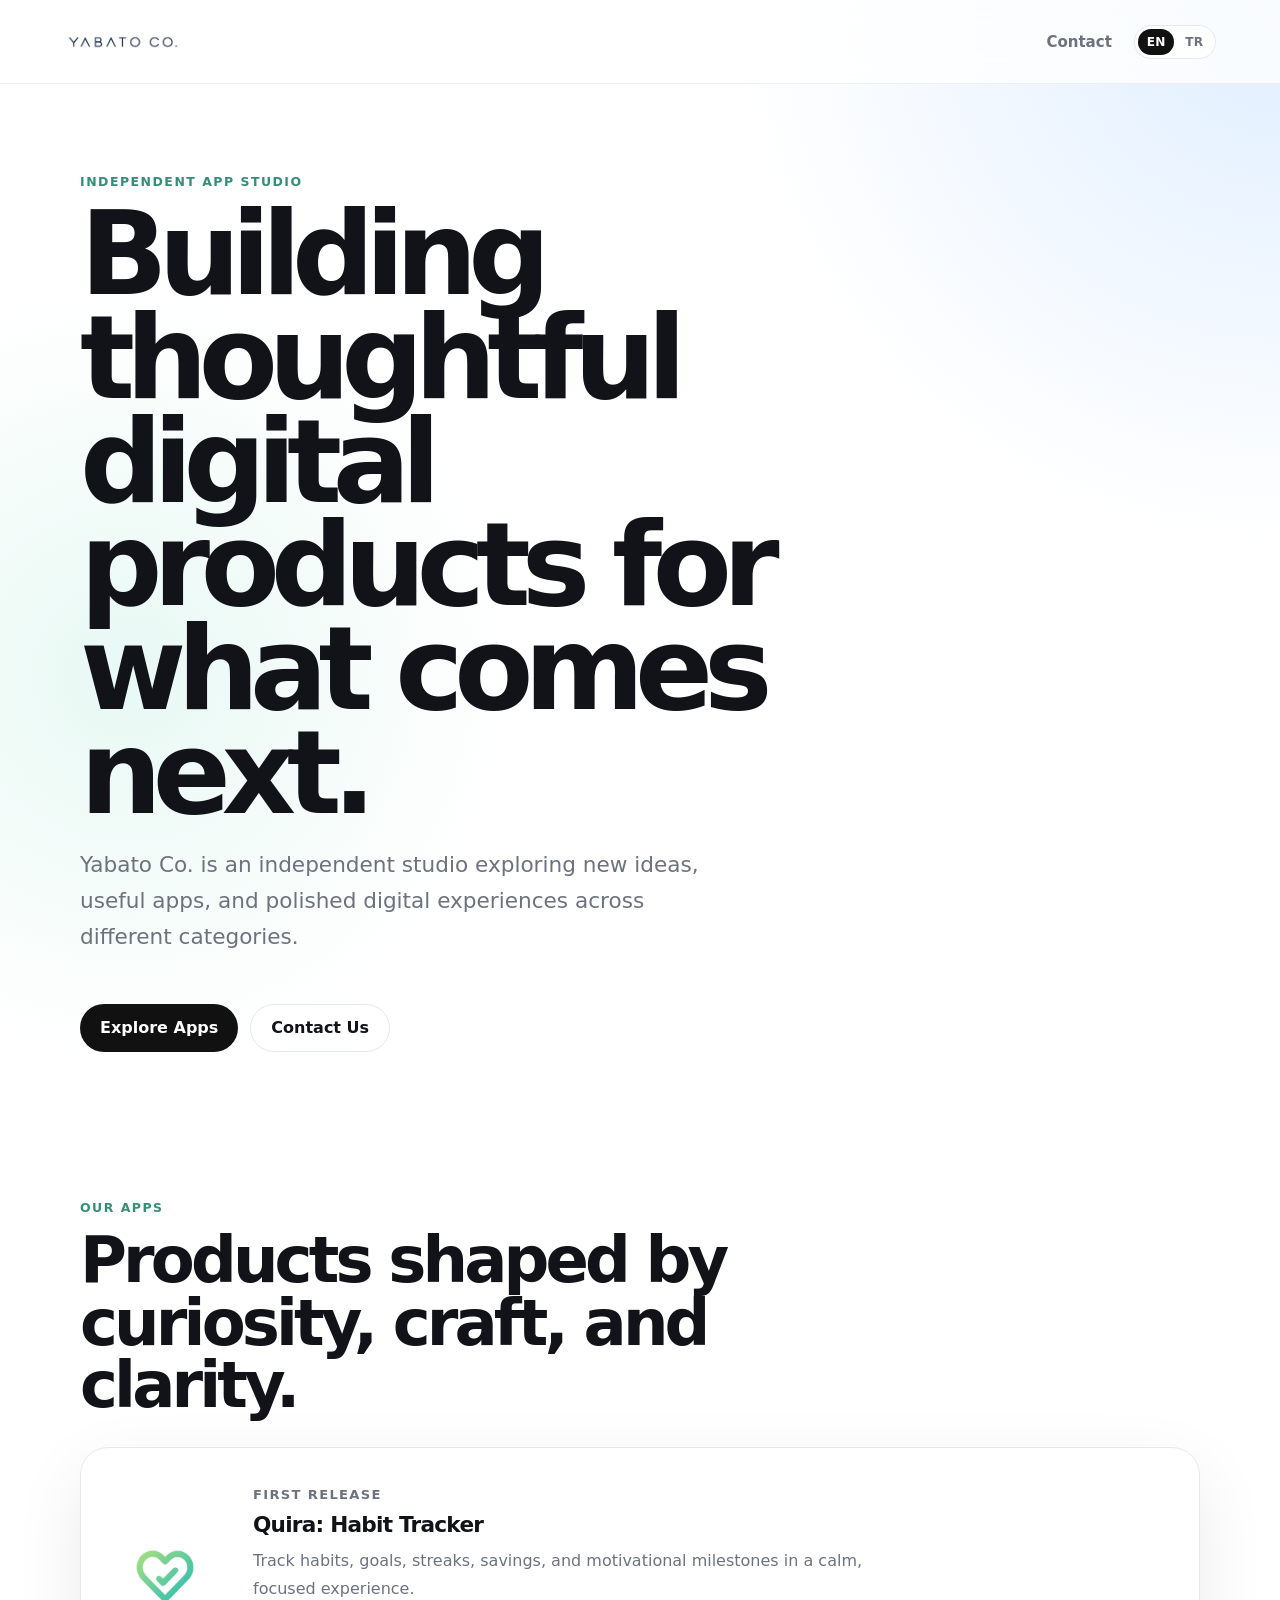
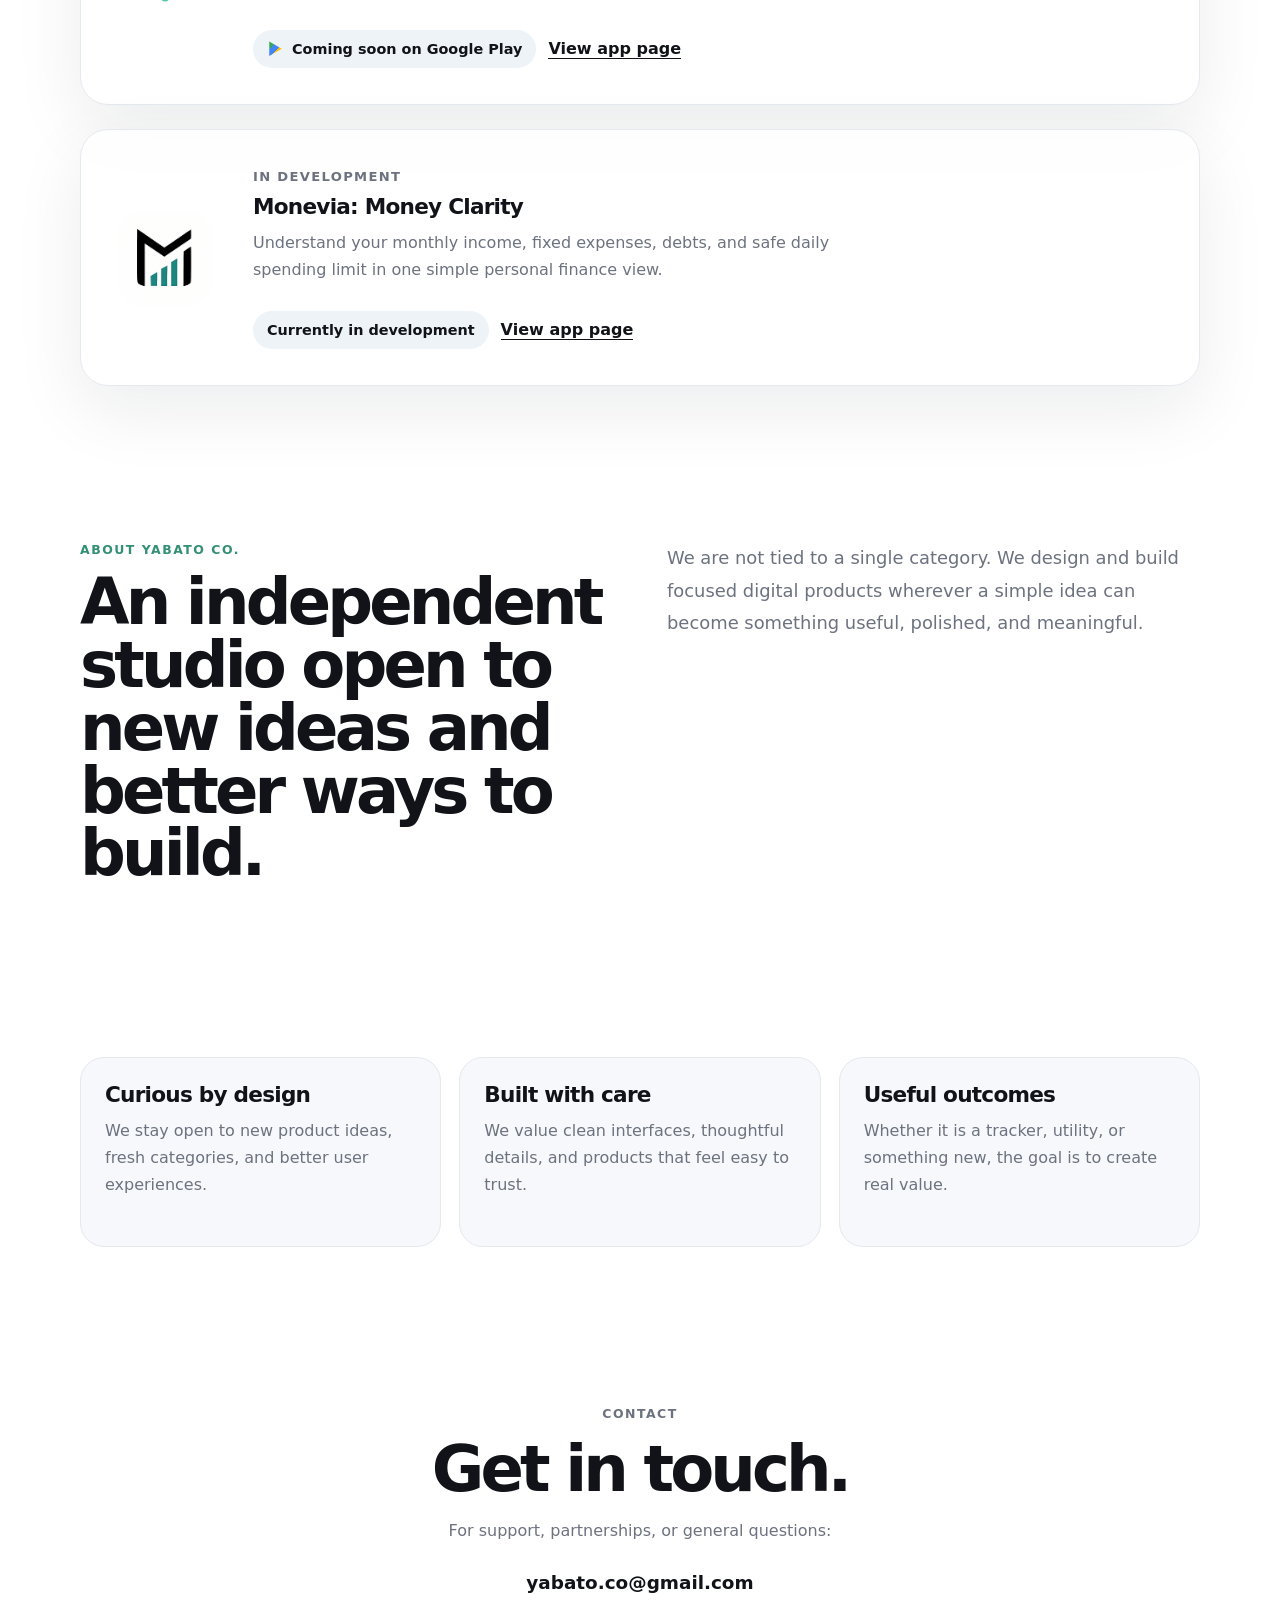
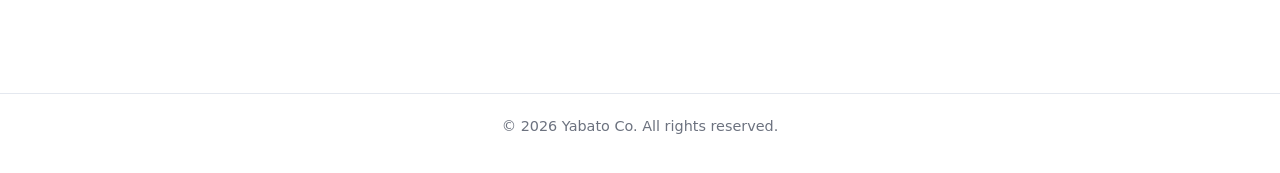
==== commit 66c1152d: "Google Play icon" ====
--- a/index.html
+++ b/index.html
@@ -8,7 +8,7 @@
   <link rel="icon" type="image/png" href="./favicon.png?v=2" />
   <link rel="shortcut icon" type="image/png" href="./favicon.png?v=2" />
   <link rel="apple-touch-icon" href="./favicon.png?v=2" />
-  <link rel="stylesheet" href="./styles.css?v=8" />
+  <link rel="stylesheet" href="./styles.css?v=9" />
 </head>
 <body>
   <header class="site-header">
@@ -55,7 +55,7 @@
               in a calm, focused experience.
             </p>
             <div class="app-actions">
-              <span class="pill">Coming soon on Google Play</span>
+              <span class="pill play-pill"><span class="play-mark" aria-hidden="true"></span>Coming soon on Google Play</span>
               <span class="text-link">View app page</span>
             </div>
           </div>
--- a/styles.css
+++ b/styles.css
@@ -206,6 +206,7 @@
 .apps-stack {
   display: grid;
   gap: 24px;
+  row-gap: 24px;
 }
 
 .app-card {
@@ -265,6 +266,7 @@
 .pill {
   display: inline-flex;
   align-items: center;
+  gap: 8px;
   min-height: 38px;
   padding: 0 14px;
   border-radius: 999px;
@@ -406,6 +408,26 @@
   color: var(--muted);
   font-size: 0.92rem;
   font-weight: 750;
+}
+
+.play-pill,
+.play-cta {
+  gap: 9px;
+}
+
+.play-mark {
+  width: 16px;
+  height: 16px;
+  flex: 0 0 auto;
+  display: inline-block;
+  clip-path: polygon(14% 4%, 92% 50%, 14% 96%);
+  background: linear-gradient(135deg, #34a853 0 32%, #4285f4 32% 58%, #fbbc04 58% 76%, #ea4335 76% 100%);
+  box-shadow: 0 0 0 1px rgba(17, 24, 39, 0.04);
+}
+
+.button .play-mark {
+  width: 17px;
+  height: 17px;
 }
 
 .hero-phone-card h2 {
